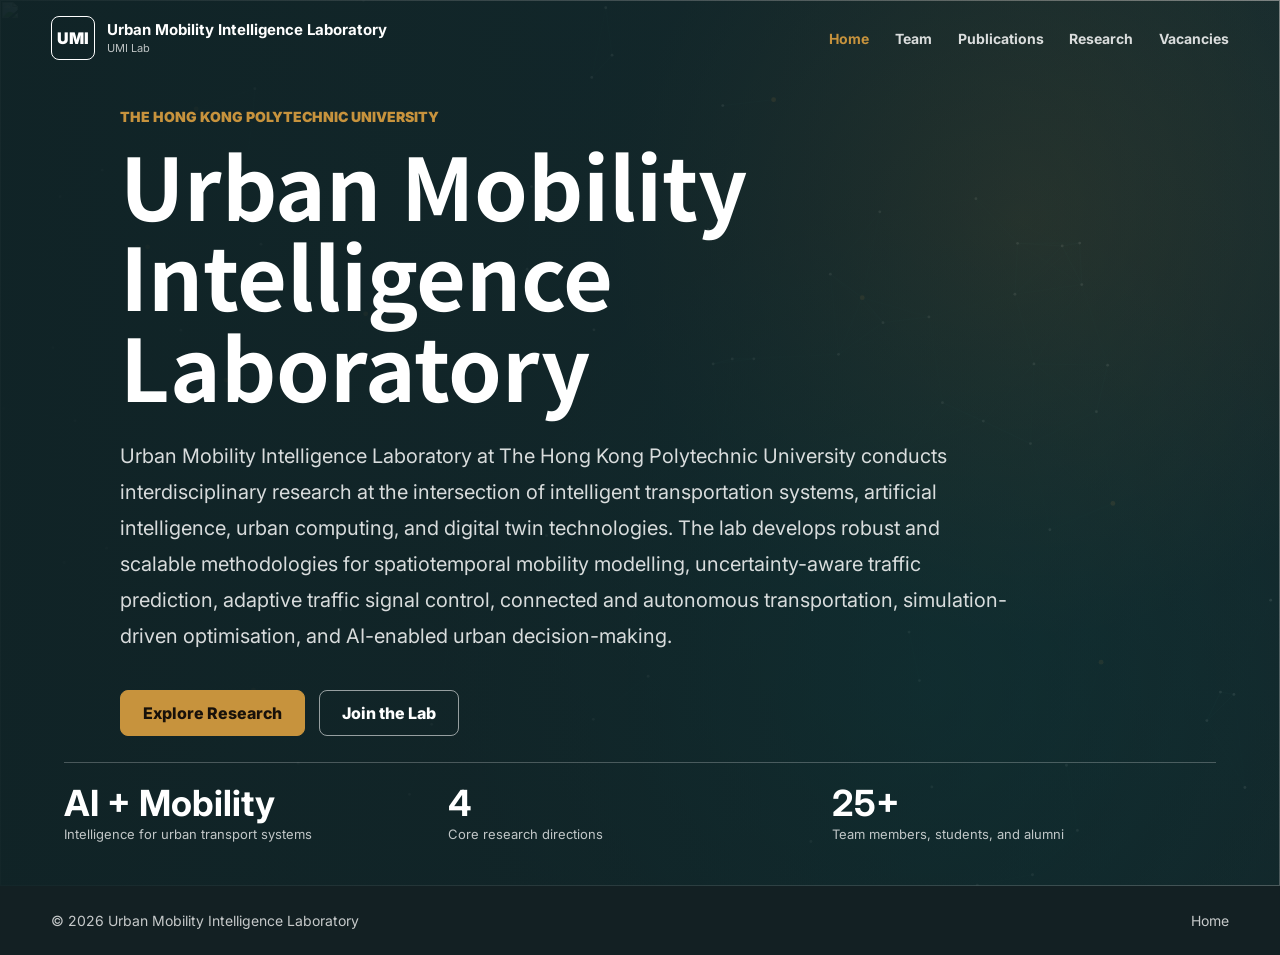
==== index.html @ ecbf6c93 "Add files via upload" ====
<!doctype html>
<html lang="en">
  <head>
    <meta charset="utf-8" />
    <meta name="viewport" content="width=device-width, initial-scale=1" />
    <meta name="description" content="Urban Mobility Intelligence Laboratory at The Hong Kong Polytechnic University." />
    <title>Urban Mobility Intelligence Laboratory</title>
    <link rel="preconnect" href="https://fonts.googleapis.com" />
    <link rel="preconnect" href="https://fonts.gstatic.com" crossorigin />
    <link href="https://fonts.googleapis.com/css2?family=Inter:wght@400;500;700;800;900&family=Noto+Sans+SC:wght@400;500;700;900&display=swap" rel="stylesheet" />
    <link rel="stylesheet" href="styles.css" />
  </head>
  <body>
    <header class="site-header" data-header>
      <a class="brand" href="index.html" aria-label="Urban Mobility Intelligence Laboratory home">
        <span class="brand-mark">UMI</span>
        <span><strong>Urban Mobility Intelligence Laboratory</strong><small>UMI Lab</small></span>
      </a>
      <nav class="nav" aria-label="Main navigation">
        <a class="active" href="index.html">Home</a>
        <a href="team.html">Team</a>
        <a href="publications.html">Publications</a>
        <a href="research.html">Research</a>
        <a href="vacancies.html">Vacancies</a>
      </nav>
      <button class="menu-toggle" type="button" aria-label="Open navigation" data-menu-toggle><span></span><span></span></button>
    </header>

    <main>
      <section class="hero" aria-labelledby="hero-title">
        <img
          class="hero-bg"
          src="https://www.edwardchung.com/wp-content/uploads/2024/09/ITS.jpg"
          alt=""
          aria-hidden="true"
        />
        <canvas class="hero-canvas" data-network aria-hidden="true"></canvas>
        <div class="hero-overlay"></div>
        <div class="hero-content">
          <p class="eyebrow">The Hong Kong Polytechnic University</p>
          <h1 id="hero-title">Urban Mobility Intelligence Laboratory</h1>
          <p class="hero-copy">
            Urban Mobility Intelligence Laboratory at The Hong Kong Polytechnic University
            conducts interdisciplinary research at the intersection of intelligent transportation
            systems, artificial intelligence, urban computing, and digital twin technologies. The lab
            develops robust and scalable methodologies for spatiotemporal mobility modelling,
            uncertainty-aware traffic prediction, adaptive traffic signal control, connected and
            autonomous transportation, simulation-driven optimisation, and AI-enabled urban
            decision-making.
          </p>
          <div class="hero-actions">
            <a class="button primary" href="research.html">Explore Research</a>
            <a class="button secondary" href="vacancies.html">Join the Lab</a>
          </div>
        </div>
        <div class="hero-metrics" aria-label="Laboratory overview">
          <div><strong>AI + Mobility</strong><span>Intelligence for urban transport systems</span></div>
          <div><strong>4</strong><span>Core research directions</span></div>
          <div><strong>25+</strong><span>Team members, students, and alumni</span></div>
        </div>
      </section>

    </main>

    <footer class="site-footer">
      <p>© 2026 Urban Mobility Intelligence Laboratory</p>
      <a href="index.html">Home</a>
    </footer>

    <script src="script.js"></script>
  </body>
</html>
---- styles.css ----
:root {
  --ink: #132023;
  --muted: #5d6b6d;
  --line: #d9e2df;
  --paper: #f7faf8;
  --white: #ffffff;
  --teal: #007c78;
  --teal-dark: #005d59;
  --gold: #c7933d;
  --coral: #d6674f;
  --mist: #e9f1ee;
  --shadow: 0 18px 48px rgba(19, 32, 35, 0.12);
}

* {
  box-sizing: border-box;
}

html {
  scroll-behavior: smooth;
}

body {
  margin: 0;
  background: var(--paper);
  color: var(--ink);
  font-family: "Inter", "Noto Sans SC", system-ui, -apple-system, sans-serif;
}

a {
  color: inherit;
  text-decoration: none;
}

.site-header {
  position: fixed;
  inset: 0 0 auto;
  z-index: 50;
  display: flex;
  align-items: center;
  justify-content: space-between;
  min-height: 76px;
  padding: 14px clamp(18px, 4vw, 56px);
  color: var(--white);
  transition: background 180ms ease, color 180ms ease, box-shadow 180ms ease;
}

.site-header.is-scrolled,
.site-header.is-open,
.site-header.inner {
  background: rgba(255, 255, 255, 0.94);
  color: var(--ink);
  box-shadow: 0 8px 26px rgba(19, 32, 35, 0.08);
  backdrop-filter: blur(18px);
}

.brand {
  display: inline-flex;
  align-items: center;
  gap: 12px;
  min-width: 0;
}

.brand-mark {
  display: grid;
  width: 44px;
  height: 44px;
  place-items: center;
  border: 1px solid currentColor;
  border-radius: 8px;
  font-weight: 900;
}

.brand strong,
.brand small {
  display: block;
  line-height: 1.25;
}

.brand strong {
  font-size: 15px;
}

.brand small {
  margin-top: 2px;
  color: currentColor;
  font-size: 11px;
  opacity: 0.72;
}

.nav {
  display: flex;
  align-items: center;
  gap: clamp(18px, 2vw, 30px);
  font-size: 14px;
  font-weight: 700;
}

.nav a {
  opacity: 0.84;
}

.nav a:hover {
  opacity: 1;
}

.nav a.active {
  color: var(--gold);
  opacity: 1;
}

.menu-toggle {
  display: none;
  width: 42px;
  height: 42px;
  border: 1px solid currentColor;
  border-radius: 8px;
  background: transparent;
  color: inherit;
}

.menu-toggle span {
  display: block;
  width: 18px;
  height: 2px;
  margin: 5px auto;
  background: currentColor;
}

.hero {
  position: relative;
  display: grid;
  min-height: 88vh;
  overflow: hidden;
  color: var(--white);
  background: #102326;
}

.hero-bg,
.hero-canvas,
.hero-overlay {
  position: absolute;
  inset: 0;
}

.hero-bg {
  width: 100%;
  height: 100%;
  object-fit: cover;
}

.hero-canvas {
  width: 100%;
  height: 100%;
  opacity: 0.38;
  mix-blend-mode: screen;
}

.hero-overlay {
  background:
    linear-gradient(90deg, rgba(16, 35, 38, 0.96), rgba(16, 35, 38, 0.7) 48%, rgba(16, 35, 38, 0.34)),
    linear-gradient(0deg, rgba(16, 35, 38, 0.48), rgba(16, 35, 38, 0.08)),
    radial-gradient(circle at 80% 25%, rgba(199, 147, 61, 0.24), transparent 34%),
    radial-gradient(circle at 72% 78%, rgba(0, 124, 120, 0.28), transparent 42%);
}

.hero-content {
  position: relative;
  z-index: 1;
  align-self: center;
  width: min(1040px, calc(100% - 36px));
  margin: 0 auto;
  padding: 108px 0 150px;
}

.eyebrow,
.section-kicker {
  margin: 0 0 14px;
  color: var(--gold);
  font-size: 14px;
  font-weight: 900;
  letter-spacing: 0;
  text-transform: uppercase;
}

.hero h1 {
  max-width: 760px;
  margin: 0;
  font-family: "Noto Sans SC", "Inter", sans-serif;
  font-size: clamp(42px, 7vw, 86px);
  line-height: 1.05;
  letter-spacing: 0;
}

.hero-copy {
  max-width: 900px;
  margin: 28px 0 0;
  color: rgba(255, 255, 255, 0.84);
  font-size: clamp(16px, 1.7vw, 20px);
  line-height: 1.8;
}

.hero-actions {
  display: flex;
  flex-wrap: wrap;
  gap: 14px;
  margin-top: 36px;
}

.button {
  display: inline-flex;
  align-items: center;
  justify-content: center;
  min-height: 46px;
  padding: 0 22px;
  border: 1px solid rgba(255, 255, 255, 0.56);
  border-radius: 8px;
  font-weight: 800;
}

.button.primary {
  border-color: var(--gold);
  background: var(--gold);
  color: #17110a;
}

.button.secondary {
  color: var(--white);
}

.button.secondary.dark {
  border-color: var(--teal-dark);
  color: var(--teal-dark);
}

.hero-metrics {
  position: absolute;
  right: clamp(18px, 5vw, 70px);
  bottom: 34px;
  left: clamp(18px, 5vw, 70px);
  z-index: 2;
  display: grid;
  grid-template-columns: repeat(3, 1fr);
  border-top: 1px solid rgba(255, 255, 255, 0.24);
}

.hero-metrics div {
  padding: 20px 24px 8px 0;
}

.hero-metrics strong {
  display: block;
  font-size: clamp(24px, 3vw, 36px);
  line-height: 1.12;
}

.hero-metrics span {
  color: rgba(255, 255, 255, 0.74);
  font-size: 13px;
  line-height: 1.45;
}

.section {
  width: min(1180px, calc(100% - 36px));
  margin: 0 auto;
  padding: 88px 0;
}

.page-main {
  padding-top: 76px;
}

.page-hero {
  width: min(1180px, calc(100% - 36px));
  margin: 0 auto;
  padding: 82px 0 28px;
}

.page-hero h1 {
  max-width: 880px;
  margin: 0;
  font-size: clamp(40px, 6vw, 72px);
  line-height: 1.06;
}

.page-hero p:not(.eyebrow) {
  max-width: 900px;
  margin: 22px 0 0;
  color: var(--muted);
  font-size: 18px;
  line-height: 1.75;
}

.page-actions {
  margin-top: 28px;
}

.section-heading {
  display: grid;
  grid-template-columns: minmax(220px, 0.6fr) minmax(0, 1fr);
  gap: 42px;
  align-items: end;
  margin-bottom: 34px;
}

.section-heading h2,
.contact h2 {
  margin: 0;
  font-size: clamp(28px, 3.4vw, 42px);
  line-height: 1.16;
}

.section-heading p,
.intro p,
.contact p {
  margin: 0;
  color: var(--muted);
  font-size: 17px;
  line-height: 1.85;
}

.section-lede {
  max-width: 760px;
  margin: -12px 0 28px;
  color: var(--muted);
  font-size: 17px;
  line-height: 1.85;
}

.intro {
  display: grid;
  grid-template-columns: 180px 1fr;
  gap: 36px;
  padding-bottom: 50px;
}

.intro .section-heading {
  display: block;
  margin: 0;
}

.profile-section {
  padding-top: 12px;
}

.page-main .profile-section {
  padding-bottom: 40px;
}

.team-list {
  padding-top: 0;
}

.professor-card {
  display: grid;
  grid-template-columns: 280px minmax(0, 1fr);
  gap: 34px;
  align-items: center;
  padding: 30px;
  border: 1px solid var(--line);
  border-radius: 8px;
  background: var(--white);
  box-shadow: var(--shadow);
}

.professor-card h2 {
  margin: 0;
  font-size: clamp(30px, 4vw, 48px);
  line-height: 1.1;
}

.professor-card h3 {
  margin: 26px 0 0;
  font-size: 22px;
}

.professor-card p {
  color: var(--muted);
  line-height: 1.8;
}

.degree {
  margin: 10px 0 0;
  color: var(--teal-dark) !important;
  font-weight: 900;
}

.photo-slot {
  position: relative;
  overflow: hidden;
  border-radius: 8px;
  background:
    linear-gradient(135deg, rgba(0, 124, 120, 0.16), rgba(199, 147, 61, 0.16)),
    var(--mist);
}

.photo-slot::before {
  content: attr(data-initials);
  position: absolute;
  inset: 0;
  display: grid;
  place-items: center;
  color: var(--teal-dark);
  font-size: 28px;
  font-weight: 900;
}

.photo-slot img {
  position: relative;
  z-index: 1;
  display: block;
  width: 100%;
  height: 100%;
  object-fit: cover;
}

.professor-photo {
  aspect-ratio: 1;
}

.link-row {
  display: flex;
  flex-wrap: wrap;
  gap: 10px;
  margin-top: 22px;
}

.link-row a {
  display: inline-flex;
  align-items: center;
  min-height: 38px;
  padding: 0 14px;
  border: 1px solid var(--line);
  border-radius: 8px;
  color: var(--teal-dark);
  font-size: 14px;
  font-weight: 900;
}

.research-grid {
  display: grid;
  grid-template-columns: repeat(2, minmax(0, 1fr));
  gap: 16px;
}

.research-grid article,
.publication-list article,
.timeline article,
.profile {
  background: var(--white);
  border: 1px solid var(--line);
  border-radius: 8px;
  box-shadow: 0 6px 22px rgba(19, 32, 35, 0.04);
}

.research-grid article {
  position: relative;
  min-height: 230px;
  overflow: hidden;
  padding: 0;
}

.research-grid article::after {
  content: "";
  position: absolute;
  inset: 0 0 auto;
  height: min(42%, 260px);
  pointer-events: none;
  background:
    linear-gradient(135deg, rgba(0, 124, 120, 0.32), rgba(19, 32, 35, 0.05) 48%, rgba(199, 147, 61, 0.22)),
    linear-gradient(0deg, rgba(19, 32, 35, 0.22), transparent);
  mix-blend-mode: multiply;
}

.research-copy {
  padding: 22px;
}

.research-image {
  display: block;
  width: 100%;
  aspect-ratio: 16 / 8.4;
  object-fit: cover;
  background: var(--mist);
  border-bottom: 1px solid var(--line);
  filter: saturate(1.08) contrast(1.04);
}

.card-index {
  color: var(--coral);
  font-size: 13px;
  font-weight: 900;
}

.research-grid h3,
.profile h3,
.publication-list h3 {
  margin: 14px 0 10px;
  font-size: 20px;
}

.research-grid p,
.profile p,
.publication-list p,
.timeline p {
  margin: 0;
  color: var(--muted);
  line-height: 1.75;
}

.tag-list {
  display: flex;
  flex-wrap: wrap;
  gap: 12px;
}

.tag-list span {
  display: inline-flex;
  align-items: center;
  min-height: 42px;
  padding: 0 16px;
  border: 1px solid var(--line);
  border-radius: 8px;
  background: var(--white);
  color: var(--ink);
  font-weight: 700;
}

.team-group {
  margin-top: 28px;
}

.team-group:first-of-type {
  margin-top: 0;
}

.team-group > h3 {
  margin: 0 0 14px;
  font-size: 24px;
}

.people-grid {
  display: grid;
  grid-template-columns: repeat(4, minmax(0, 1fr));
  gap: 14px;
}

.people-grid.two {
  grid-template-columns: repeat(2, minmax(0, 1fr));
}

.person-card {
  min-width: 0;
  padding: 14px;
  border: 1px solid var(--line);
  border-radius: 8px;
  background: var(--white);
  box-shadow: 0 6px 22px rgba(19, 32, 35, 0.04);
}

.person-photo {
  aspect-ratio: 1;
  margin-bottom: 13px;
}

.person-card h4 {
  margin: 0;
  font-size: 16px;
  line-height: 1.35;
}

.person-card p,
.person-card a {
  display: block;
  margin: 6px 0 0;
  color: var(--muted);
  font-size: 14px;
  line-height: 1.45;
}

.person-card a {
  color: var(--teal-dark);
  font-weight: 900;
}

.team-columns {
  display: grid;
  grid-template-columns: 1fr 1fr;
  gap: 18px;
  align-items: stretch;
}

.team-columns .team-group {
  margin-top: 0;
}

.compact {
  height: 100%;
  padding: 22px;
  border: 1px solid var(--line);
  border-radius: 8px;
  background: rgba(255, 255, 255, 0.58);
}

.team-columns .compact {
  display: flex;
  flex-direction: column;
}

.team-columns .people-grid,
.team-columns .student-split {
  flex: 1;
}

.student-split {
  display: grid;
  gap: 22px;
}

.student-split > div + div {
  padding-top: 20px;
  border-top: 1px solid var(--line);
}

.student-split h3 {
  margin: 0 0 12px;
  font-size: 22px;
}

.mini-list,
.alumni-list {
  display: grid;
  gap: 10px;
}

.mini-list p,
.alumni-list p {
  display: flex;
  flex-wrap: wrap;
  gap: 8px 12px;
  justify-content: space-between;
  margin: 0;
  padding: 14px 0;
  border-top: 1px solid var(--line);
  color: var(--muted);
}

.mini-list p:first-child,
.alumni-list p:first-child {
  border-top: 0;
}

.mini-list strong,
.alumni-list strong {
  color: var(--ink);
}

.activity-grid {
  display: grid;
  grid-template-columns: repeat(3, minmax(0, 1fr));
  gap: 14px;
}

.activity-grid article {
  overflow: hidden;
  border: 1px solid var(--line);
  border-radius: 8px;
  background: var(--white);
  box-shadow: 0 6px 22px rgba(19, 32, 35, 0.04);
}

.activity-grid img,
.activity-placeholder {
  display: block;
  width: 100%;
  aspect-ratio: 4 / 3;
  object-fit: cover;
}

.activity-placeholder {
  display: grid;
  place-items: center;
  background:
    linear-gradient(135deg, rgba(0, 124, 120, 0.12), rgba(214, 103, 79, 0.12)),
    var(--mist);
  color: var(--muted);
  font-weight: 900;
}

.activity-grid h3 {
  margin: 16px 16px 6px;
  font-size: 18px;
}

.activity-grid p {
  margin: 0 16px 18px;
  color: var(--muted);
}

.project-list {
  display: grid;
  gap: 12px;
}

.project-list article {
  display: grid;
  grid-template-columns: 120px minmax(0, 1fr);
  gap: 18px 26px;
  padding: 24px;
  border: 1px solid var(--line);
  border-radius: 8px;
  background: var(--white);
  box-shadow: 0 6px 22px rgba(19, 32, 35, 0.04);
}

.project-list span {
  color: var(--coral);
  font-size: 13px;
  font-weight: 900;
  text-transform: uppercase;
}

.project-list h3 {
  margin: 0;
  font-size: 20px;
}

.project-list p {
  grid-column: 2;
  margin: -8px 0 0;
  color: var(--muted);
  line-height: 1.75;
}

.scholarship-list {
  display: grid;
  grid-template-columns: repeat(2, minmax(0, 1fr));
  gap: 14px;
}

.scholarship-list article {
  display: grid;
  gap: 12px;
  padding: 24px;
  border: 1px solid var(--line);
  border-radius: 8px;
  background: var(--white);
  box-shadow: 0 6px 22px rgba(19, 32, 35, 0.04);
}

.scholarship-list h3 {
  margin: 0;
  font-size: 20px;
}

.scholarship-list p {
  margin: 0;
  color: var(--muted);
  line-height: 1.7;
}

.scholarship-list a {
  align-self: end;
  color: var(--teal-dark);
  font-weight: 900;
}

.info-panel {
  display: grid;
  grid-template-columns: minmax(0, 1.3fr) minmax(260px, 0.7fr);
  gap: 28px;
  align-items: center;
  padding: 26px;
  border: 1px solid var(--line);
  border-left: 4px solid var(--teal);
  border-radius: 8px;
  background: var(--white);
  box-shadow: 0 6px 22px rgba(19, 32, 35, 0.04);
}

.info-panel p {
  max-width: 900px;
  margin: 0;
  color: var(--muted);
  font-size: 17px;
  line-height: 1.8;
}

.info-aside {
  display: grid;
  gap: 16px;
  padding: 18px;
  border-radius: 8px;
  background: var(--mist);
}

.info-aside span {
  color: var(--ink);
  font-weight: 800;
  line-height: 1.5;
}

.info-panel a {
  color: var(--teal-dark);
  font-weight: 900;
}

.callout-card {
  background: var(--teal-dark) !important;
  color: var(--white);
}

.callout-card p {
  color: rgba(255, 255, 255, 0.78);
}

.callout-card a {
  display: inline-flex;
  margin-top: 24px;
  color: var(--gold);
  font-weight: 900;
}

.people-layout {
  display: grid;
  grid-template-columns: minmax(280px, 0.9fr) minmax(0, 1.4fr);
  gap: 18px;
}

.profile {
  display: flex;
  gap: 18px;
  align-items: flex-start;
  padding: 22px;
}

.profile.lead {
  min-height: 100%;
  align-items: center;
  background: var(--ink);
  color: var(--white);
}

.profile.lead p {
  color: rgba(255, 255, 255, 0.78);
}

.profile.lead a {
  display: inline-block;
  margin-top: 16px;
  color: var(--gold);
  font-weight: 800;
}

.avatar {
  flex: 0 0 auto;
  display: grid;
  width: 58px;
  height: 58px;
  place-items: center;
  border-radius: 8px;
  background: var(--mist);
  color: var(--teal-dark);
  font-weight: 900;
}

.lead .avatar {
  width: 84px;
  height: 84px;
  background: var(--gold);
  color: #17110a;
}

.member-list {
  display: grid;
  gap: 14px;
}

.publication-list {
  display: grid;
  gap: 12px;
}

.publication-list article {
  display: grid;
  grid-template-columns: 86px 1fr;
  gap: 20px;
  padding: 22px;
}

.publication-list span {
  color: var(--teal);
  font-weight: 900;
}

.publication-list h3 {
  margin: 0 0 6px;
}

.timeline {
  display: grid;
  grid-template-columns: repeat(3, minmax(0, 1fr));
  gap: 14px;
}

.timeline article {
  padding: 22px;
}

.timeline time {
  display: block;
  margin-bottom: 12px;
  color: var(--coral);
  font-weight: 900;
}

.contact {
  width: 100%;
  max-width: none;
  padding: 84px clamp(18px, 5vw, 70px);
  background: var(--mist);
}

.vacancies-page {
  margin-top: 24px;
}

.vacancies-page,
.scholarships,
.visiting {
  padding-top: 54px;
  padding-bottom: 42px;
}

.visiting {
  padding-top: 24px;
}

.compact-heading {
  display: block;
  margin-bottom: 22px;
}

.compact-heading h2 {
  margin-top: 0;
}

.vacancies-page .section-lede,
.scholarships .section-lede {
  max-width: none;
}

.vacancies-page .section-kicker,
.scholarships .section-kicker,
.visiting .section-kicker {
  margin-bottom: 10px;
  font-size: 18px;
  text-transform: none;
}

.vacancies-page h2,
.scholarships h2,
.visiting h2 {
  font-size: clamp(26px, 3vw, 36px);
}

.apply-strip {
  border: 1px solid var(--line);
  border-radius: 8px;
  background: var(--white);
  box-shadow: 0 6px 22px rgba(19, 32, 35, 0.04);
}

.apply-strip {
  display: grid;
  grid-template-columns: auto minmax(0, 1fr) auto;
  gap: 16px;
  align-items: center;
  margin-top: 10px;
  max-width: 1180px;
  padding: 18px 22px;
  border-left: 4px solid var(--teal);
}

.apply-strip strong {
  color: var(--ink);
}

.apply-strip span {
  color: var(--muted);
}

.apply-strip a {
  color: var(--teal-dark);
  font-weight: 900;
}

.contact-panel {
  display: grid;
  grid-template-columns: 1.2fr 0.8fr;
  gap: 44px;
  width: min(1180px, 100%);
  margin: 0 auto;
}

address {
  display: grid;
  gap: 10px;
  padding: 26px;
  border-left: 4px solid var(--gold);
  background: var(--white);
  border-radius: 8px;
  box-shadow: var(--shadow);
  color: var(--muted);
  font-style: normal;
}

address strong {
  color: var(--ink);
}

address a {
  color: var(--teal-dark);
  font-weight: 900;
}

.site-footer {
  display: flex;
  justify-content: space-between;
  gap: 20px;
  padding: 26px clamp(18px, 4vw, 56px);
  background: var(--ink);
  color: rgba(255, 255, 255, 0.76);
  font-size: 14px;
}

.site-footer p {
  margin: 0;
}

@media (max-width: 900px) {
  .menu-toggle {
    display: block;
  }

  .nav {
    position: fixed;
    top: 76px;
    right: 18px;
    left: 18px;
    display: none;
    grid-template-columns: 1fr;
    gap: 0;
    overflow: hidden;
    border: 1px solid var(--line);
    border-radius: 8px;
    background: var(--white);
    color: var(--ink);
    box-shadow: var(--shadow);
  }

  .site-header.is-open .nav {
    display: grid;
  }

  .nav a {
    padding: 16px 18px;
    border-bottom: 1px solid var(--line);
  }

  .hero {
    min-height: 94vh;
  }

  .hero-content {
    padding: 108px 0 210px;
  }

  .hero-metrics,
  .section-heading,
  .intro,
  .professor-card,
  .people-layout,
  .team-columns,
  .contact-panel {
    grid-template-columns: 1fr;
  }

  .hero-metrics {
    gap: 0;
  }

  .hero-metrics div {
    padding: 14px 12px 8px 0;
  }

  .research-grid,
  .people-grid,
  .activity-grid,
  .timeline {
    grid-template-columns: 1fr 1fr;
  }

  .professor-photo {
    max-width: 320px;
  }
}

@media (max-width: 620px) {
  .brand small {
    display: none;
  }

  .brand strong {
    max-width: 190px;
    overflow: hidden;
    text-overflow: ellipsis;
    white-space: nowrap;
  }

  .hero-actions {
    display: grid;
  }

  .hero-metrics {
    grid-template-columns: 1fr;
  }

  .hero-metrics div {
    padding: 10px 0;
  }

  .section {
    padding: 64px 0;
  }

  .research-grid,
  .people-grid,
  .people-grid.two,
  .activity-grid,
  .scholarship-list,
  .project-list article,
  .timeline,
  .publication-list article {
    grid-template-columns: 1fr;
  }

  .project-list p {
    grid-column: auto;
    margin-top: 0;
  }

  .info-panel {
    grid-template-columns: 1fr;
  }

  .apply-strip {
    grid-template-columns: 1fr;
  }

  .profile {
    display: grid;
  }

  .site-footer {
    display: grid;
  }
}
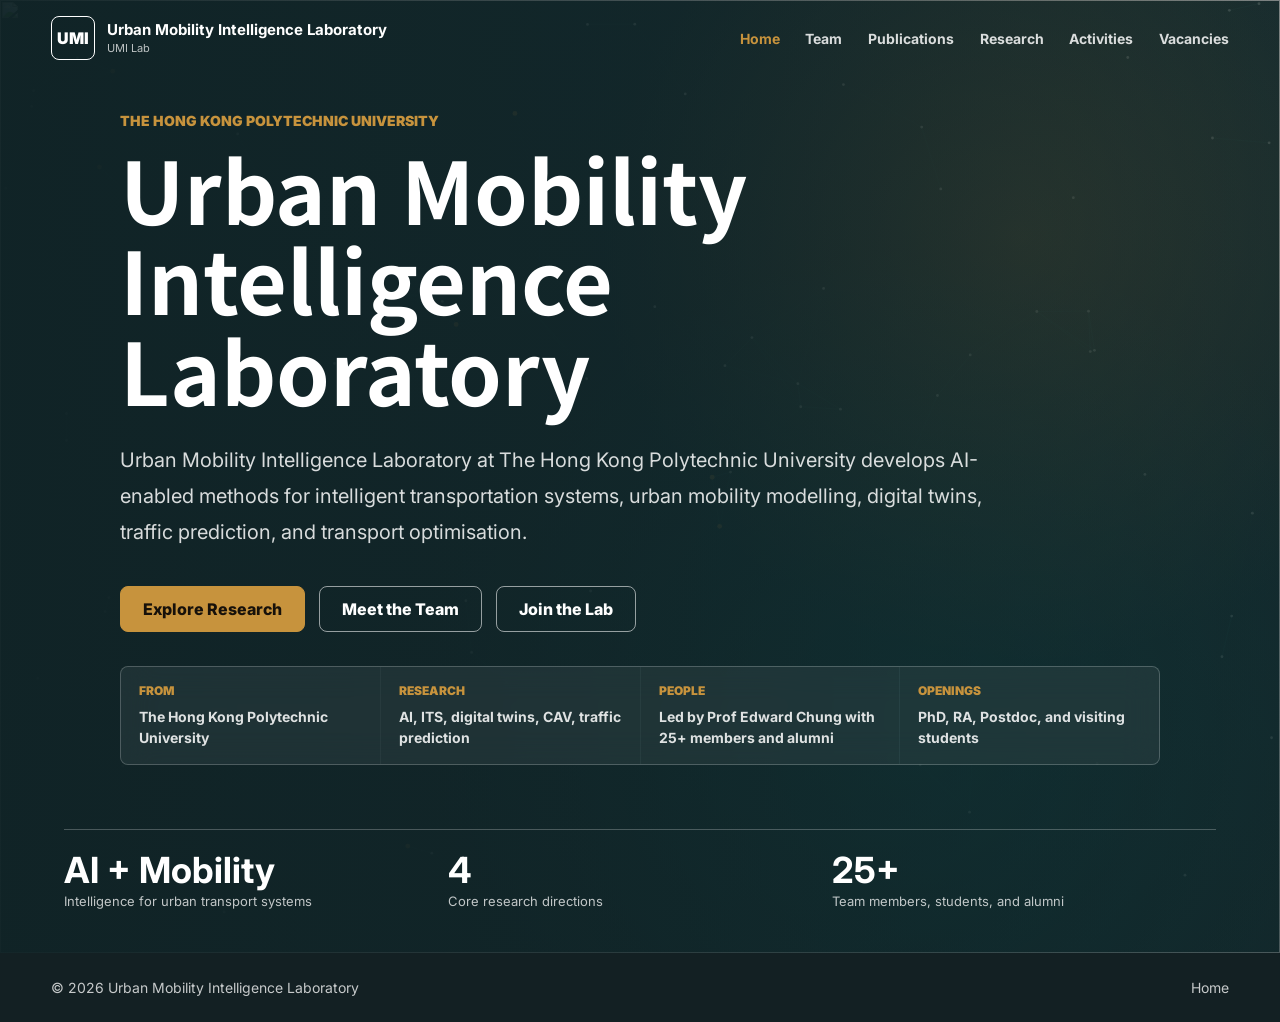
==== commit 024e7fc2: "Add files via upload" ====
--- a/index.html
+++ b/index.html
@@ -21,6 +21,7 @@
         <a href="team.html">Team</a>
         <a href="publications.html">Publications</a>
         <a href="research.html">Research</a>
+        <a href="activities.html">Activities</a>
         <a href="vacancies.html">Vacancies</a>
       </nav>
       <button class="menu-toggle" type="button" aria-label="Open navigation" data-menu-toggle><span></span><span></span></button>
@@ -28,29 +29,64 @@
 
     <main>
       <section class="hero" aria-labelledby="hero-title">
-        <img
-          class="hero-bg"
-          src="https://www.edwardchung.com/wp-content/uploads/2024/09/ITS.jpg"
-          alt=""
-          aria-hidden="true"
-        />
+        <div class="hero-bg-track" aria-hidden="true">
+          <img
+            class="hero-bg is-active"
+            src="https://www.edwardchung.com/wp-content/uploads/2024/09/ITS.jpg"
+            alt=""
+            data-hero-slide
+          />
+          <img
+            class="hero-bg"
+            src="https://www.edwardchung.com/wp-content/uploads/2025/12/758ec6de69d8e4e0f1a7e382547eed54-1024x683.jpg"
+            alt=""
+            data-hero-slide
+          />
+          <img
+            class="hero-bg"
+            src="https://www.edwardchung.com/wp-content/uploads/2025/12/2e73838b8fa209603c1ca2d84fa362a9-768x1024.jpg"
+            alt=""
+            data-hero-slide
+          />
+          <img
+            class="hero-bg"
+            src="https://www.edwardchung.com/wp-content/uploads/2024/12/Yuen-Tsuen-Ancient-Trail-1024x1024.jpg"
+            alt=""
+            data-hero-slide
+          />
+        </div>
         <canvas class="hero-canvas" data-network aria-hidden="true"></canvas>
         <div class="hero-overlay"></div>
         <div class="hero-content">
           <p class="eyebrow">The Hong Kong Polytechnic University</p>
           <h1 id="hero-title">Urban Mobility Intelligence Laboratory</h1>
           <p class="hero-copy">
-            Urban Mobility Intelligence Laboratory at The Hong Kong Polytechnic University
-            conducts interdisciplinary research at the intersection of intelligent transportation
-            systems, artificial intelligence, urban computing, and digital twin technologies. The lab
-            develops robust and scalable methodologies for spatiotemporal mobility modelling,
-            uncertainty-aware traffic prediction, adaptive traffic signal control, connected and
-            autonomous transportation, simulation-driven optimisation, and AI-enabled urban
-            decision-making.
+            Urban Mobility Intelligence Laboratory at The Hong Kong Polytechnic University develops
+            AI-enabled methods for intelligent transportation systems, urban mobility modelling,
+            digital twins, traffic prediction, and transport optimisation.
           </p>
           <div class="hero-actions">
             <a class="button primary" href="research.html">Explore Research</a>
+            <a class="button secondary" href="team.html">Meet the Team</a>
             <a class="button secondary" href="vacancies.html">Join the Lab</a>
+          </div>
+          <div class="hero-summary" aria-label="Homepage overview">
+            <article>
+              <span>From</span>
+              <strong>The Hong Kong Polytechnic University</strong>
+            </article>
+            <article>
+              <span>Research</span>
+              <strong>AI, ITS, digital twins, CAV, traffic prediction</strong>
+            </article>
+            <article>
+              <span>People</span>
+              <strong>Led by Prof Edward Chung with 25+ members and alumni</strong>
+            </article>
+            <article>
+              <span>Openings</span>
+              <strong>PhD, RA, Postdoc, and visiting students</strong>
+            </article>
           </div>
         </div>
         <div class="hero-metrics" aria-label="Laboratory overview">
--- a/styles.css
+++ b/styles.css
@@ -130,12 +130,13 @@
 .hero {
   position: relative;
   display: grid;
-  min-height: 88vh;
+  min-height: 100vh;
   overflow: hidden;
   color: var(--white);
   background: #102326;
 }
 
+.hero-bg-track,
 .hero-bg,
 .hero-canvas,
 .hero-overlay {
@@ -144,9 +145,17 @@
 }
 
 .hero-bg {
+  opacity: 0;
   width: 100%;
   height: 100%;
   object-fit: cover;
+  transform: scale(1.03);
+  transition: opacity 1.2s ease, transform 7s ease;
+}
+
+.hero-bg.is-active {
+  opacity: 1;
+  transform: scale(1);
 }
 
 .hero-canvas {
@@ -170,7 +179,7 @@
   align-self: center;
   width: min(1040px, calc(100% - 36px));
   margin: 0 auto;
-  padding: 108px 0 150px;
+  padding: 112px 0 188px;
 }
 
 .eyebrow,
@@ -205,6 +214,41 @@
   flex-wrap: wrap;
   gap: 14px;
   margin-top: 36px;
+}
+
+.hero-summary {
+  display: grid;
+  grid-template-columns: repeat(4, minmax(0, 1fr));
+  gap: 1px;
+  max-width: 1040px;
+  margin-top: 34px;
+  overflow: hidden;
+  border: 1px solid rgba(255, 255, 255, 0.18);
+  border-radius: 8px;
+  background: rgba(236, 251, 247, 0.1);
+  backdrop-filter: blur(16px);
+}
+
+.hero-summary article {
+  min-width: 0;
+  padding: 16px 18px;
+  background: rgba(16, 35, 38, 0.34);
+}
+
+.hero-summary span {
+  display: block;
+  margin-bottom: 8px;
+  color: var(--gold);
+  font-size: 12px;
+  font-weight: 900;
+  text-transform: uppercase;
+}
+
+.hero-summary strong {
+  display: block;
+  color: rgba(255, 255, 255, 0.86);
+  font-size: 14px;
+  line-height: 1.5;
 }
 
 .button {
@@ -325,6 +369,51 @@
   color: var(--muted);
   font-size: 17px;
   line-height: 1.85;
+}
+
+.section-actions {
+  margin-top: 26px;
+}
+
+.home-research-grid {
+  grid-template-columns: repeat(4, minmax(0, 1fr));
+}
+
+.home-research-grid .research-image {
+  aspect-ratio: 16 / 10;
+}
+
+.strength-grid {
+  display: grid;
+  grid-template-columns: repeat(4, minmax(0, 1fr));
+  gap: 14px;
+}
+
+.strength-grid article {
+  display: grid;
+  align-content: start;
+  gap: 12px;
+  min-height: 168px;
+  padding: 24px;
+  border: 1px solid var(--line);
+  border-radius: 8px;
+  background: var(--white);
+  box-shadow: 0 6px 22px rgba(19, 32, 35, 0.04);
+}
+
+.strength-grid strong {
+  color: var(--teal-dark);
+  font-size: clamp(28px, 3vw, 42px);
+  line-height: 1;
+}
+
+.strength-grid span {
+  color: var(--muted);
+  line-height: 1.65;
+}
+
+.home-join {
+  padding-top: 70px;
 }
 
 .intro {
@@ -1068,15 +1157,12 @@
     border-bottom: 1px solid var(--line);
   }
 
-  .hero {
-    min-height: 94vh;
-  }
-
   .hero-content {
-    padding: 108px 0 210px;
+    padding: 108px 0 230px;
   }
 
   .hero-metrics,
+  .hero-summary,
   .section-heading,
   .intro,
   .professor-card,
@@ -1095,8 +1181,10 @@
   }
 
   .research-grid,
+  .home-research-grid,
   .people-grid,
   .activity-grid,
+  .strength-grid,
   .timeline {
     grid-template-columns: 1fr 1fr;
   }
@@ -1122,6 +1210,10 @@
     display: grid;
   }
 
+  .hero-content {
+    padding-bottom: 260px;
+  }
+
   .hero-metrics {
     grid-template-columns: 1fr;
   }
@@ -1135,9 +1227,11 @@
   }
 
   .research-grid,
+  .home-research-grid,
   .people-grid,
   .people-grid.two,
   .activity-grid,
+  .strength-grid,
   .scholarship-list,
   .project-list article,
   .timeline,
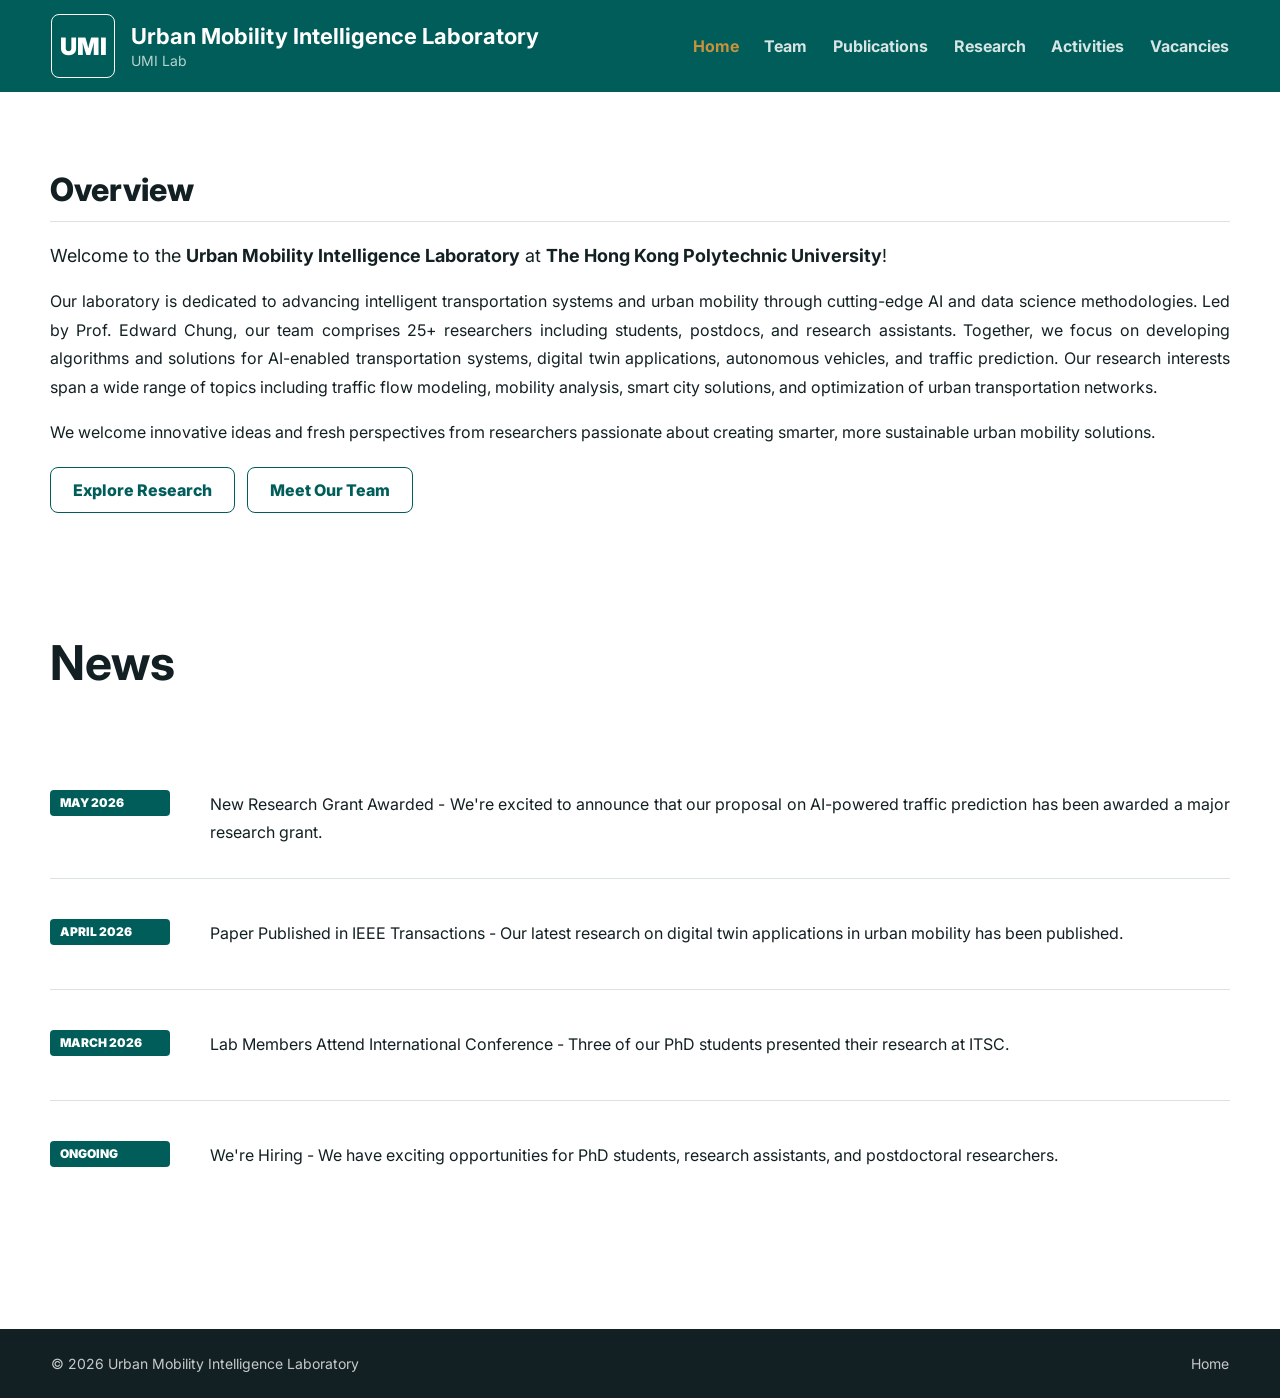
==== commit 1c02321f: "Add files via upload" ====
--- a/index.html
+++ b/index.html
@@ -28,71 +28,83 @@
     </header>
 
     <main>
-      <section class="hero" aria-labelledby="hero-title">
+      <section class="hero hero-compact" aria-labelledby="hero-title">
         <div class="hero-bg-track" aria-hidden="true">
           <img
             class="hero-bg is-active"
-            src="https://www.edwardchung.com/wp-content/uploads/2024/09/ITS.jpg"
-            alt=""
-            data-hero-slide
-          />
-          <img
-            class="hero-bg"
-            src="https://www.edwardchung.com/wp-content/uploads/2025/12/758ec6de69d8e4e0f1a7e382547eed54-1024x683.jpg"
-            alt=""
-            data-hero-slide
-          />
-          <img
-            class="hero-bg"
-            src="https://www.edwardchung.com/wp-content/uploads/2025/12/2e73838b8fa209603c1ca2d84fa362a9-768x1024.jpg"
-            alt=""
-            data-hero-slide
-          />
-          <img
-            class="hero-bg"
-            src="https://www.edwardchung.com/wp-content/uploads/2024/12/Yuen-Tsuen-Ancient-Trail-1024x1024.jpg"
-            alt=""
+            src="https://images.unsplash.com/photo-1570438371452-235a7a4a1b4b?auto=format&fit=crop&w=1600&q=80"
+            alt="Smart Transportation"
             data-hero-slide
           />
         </div>
         <canvas class="hero-canvas" data-network aria-hidden="true"></canvas>
         <div class="hero-overlay"></div>
-        <div class="hero-content">
-          <p class="eyebrow">The Hong Kong Polytechnic University</p>
-          <h1 id="hero-title">Urban Mobility Intelligence Laboratory</h1>
-          <p class="hero-copy">
-            Urban Mobility Intelligence Laboratory at The Hong Kong Polytechnic University develops
-            AI-enabled methods for intelligent transportation systems, urban mobility modelling,
-            digital twins, traffic prediction, and transport optimisation.
-          </p>
-          <div class="hero-actions">
-            <a class="button primary" href="research.html">Explore Research</a>
-            <a class="button secondary" href="team.html">Meet the Team</a>
-            <a class="button secondary" href="vacancies.html">Join the Lab</a>
+      </section>
+
+      <!-- About Lab Section -->
+      <section class="page-main about-simple">
+        <div class="section">
+          <div class="about-header">
+            <h2>Overview</h2>
           </div>
-          <div class="hero-summary" aria-label="Homepage overview">
-            <article>
-              <span>From</span>
-              <strong>The Hong Kong Polytechnic University</strong>
+          
+          <div class="about-wrapper">
+            <div class="about-description">
+              <p class="welcome-text">Welcome to the <strong>Urban Mobility Intelligence Laboratory</strong> at <strong>The Hong Kong Polytechnic University</strong>!</p>
+              
+              <p>Our laboratory is dedicated to advancing intelligent transportation systems and urban mobility through cutting-edge AI and data science methodologies. Led by Prof. Edward Chung, our team comprises 25+ researchers including students, postdocs, and research assistants. Together, we focus on developing algorithms and solutions for AI-enabled transportation systems, digital twin applications, autonomous vehicles, and traffic prediction. Our research interests span a wide range of topics including traffic flow modeling, mobility analysis, smart city solutions, and optimization of urban transportation networks.</p>
+              
+              <p>We welcome innovative ideas and fresh perspectives from researchers passionate about creating smarter, more sustainable urban mobility solutions.</p>
+            </div>
+
+            <div class="about-links">
+              <a href="research.html" class="button secondary dark">Explore Research</a>
+              <a href="team.html" class="button secondary dark">Meet Our Team</a>
+            </div>
+          </div>
+        </div>
+      </section>
+
+      <!-- Latest News Section -->
+      <section class="page-main news-section">
+        <div class="section">
+          <div class="intro intro-news">
+            <h2>News</h2>
+          </div>
+          
+          <div class="news-list">
+            <article class="news-item">
+              <div class="news-date">May 2026</div>
+              <div class="news-content">
+                <p>New Research Grant Awarded - We're excited to announce that our proposal on AI-powered traffic prediction has been awarded a major research grant.</p>
+              </div>
             </article>
-            <article>
-              <span>Research</span>
-              <strong>AI, ITS, digital twins, CAV, traffic prediction</strong>
+            
+            <article class="news-item">
+              <div class="news-date">April 2026</div>
+              <div class="news-content">
+                <p>Paper Published in IEEE Transactions - Our latest research on digital twin applications in urban mobility has been published.</p>
+              </div>
             </article>
-            <article>
-              <span>People</span>
-              <strong>Led by Prof Edward Chung with 25+ members and alumni</strong>
+            
+            <article class="news-item">
+              <div class="news-date">March 2026</div>
+              <div class="news-content">
+                <p>Lab Members Attend International Conference - Three of our PhD students presented their research at ITSC.</p>
+              </div>
             </article>
-            <article>
-              <span>Openings</span>
-              <strong>PhD, RA, Postdoc, and visiting students</strong>
+
+            <article class="news-item">
+              <div class="news-date">Ongoing</div>
+              <div class="news-content">
+                <p>We're Hiring - We have exciting opportunities for PhD students, research assistants, and postdoctoral researchers.</p>
+              </div>
             </article>
           </div>
-        </div>
-        <div class="hero-metrics" aria-label="Laboratory overview">
-          <div><strong>AI + Mobility</strong><span>Intelligence for urban transport systems</span></div>
-          <div><strong>4</strong><span>Core research directions</span></div>
-          <div><strong>25+</strong><span>Team members, students, and alumni</span></div>
+
+          <div class="news-footer">
+            <a href="activities.html" class="button secondary">See More News</a>
+          </div>
         </div>
       </section>
 
--- a/styles.css
+++ b/styles.css
@@ -1,8 +1,8 @@
 :root {
   --ink: #132023;
-  --muted: #5d6b6d;
+  --muted: #132023;
   --line: #d9e2df;
-  --paper: #f7faf8;
+  --paper: #ffffff;
   --white: #ffffff;
   --teal: #007c78;
   --teal-dark: #005d59;
@@ -42,6 +42,7 @@
   min-height: 76px;
   padding: 14px clamp(18px, 4vw, 56px);
   color: var(--white);
+  background: #005d59;
   transition: background 180ms ease, color 180ms ease, box-shadow 180ms ease;
 }
 
@@ -57,18 +58,19 @@
 .brand {
   display: inline-flex;
   align-items: center;
-  gap: 12px;
+  gap: 16px;
   min-width: 0;
 }
 
 .brand-mark {
   display: grid;
-  width: 44px;
-  height: 44px;
+  width: 64px;
+  height: 64px;
   place-items: center;
   border: 1px solid currentColor;
   border-radius: 8px;
   font-weight: 900;
+  font-size: 24px;
 }
 
 .brand strong,
@@ -78,21 +80,22 @@
 }
 
 .brand strong {
-  font-size: 15px;
+  font-size: 22px;
+  font-weight: 700;
 }
 
 .brand small {
   margin-top: 2px;
   color: currentColor;
-  font-size: 11px;
+  font-size: 14px;
   opacity: 0.72;
 }
 
 .nav {
   display: flex;
   align-items: center;
-  gap: clamp(18px, 2vw, 30px);
-  font-size: 14px;
+  gap: clamp(20px, 2vw, 36px);
+  font-size: 16px;
   font-weight: 700;
 }
 
@@ -133,15 +136,19 @@
   min-height: 100vh;
   overflow: hidden;
   color: var(--white);
-  background: #102326;
+  background: #005d59;
 }
 
 .hero-bg-track,
 .hero-bg,
-.hero-canvas,
 .hero-overlay {
   position: absolute;
   inset: 0;
+  display: block;
+}
+
+.hero-canvas {
+  display: none;
 }
 
 .hero-bg {
@@ -161,16 +168,13 @@
 .hero-canvas {
   width: 100%;
   height: 100%;
-  opacity: 0.38;
+  opacity: 0;
   mix-blend-mode: screen;
+  display: none;
 }
 
 .hero-overlay {
-  background:
-    linear-gradient(90deg, rgba(16, 35, 38, 0.96), rgba(16, 35, 38, 0.7) 48%, rgba(16, 35, 38, 0.34)),
-    linear-gradient(0deg, rgba(16, 35, 38, 0.48), rgba(16, 35, 38, 0.08)),
-    radial-gradient(circle at 80% 25%, rgba(199, 147, 61, 0.24), transparent 34%),
-    radial-gradient(circle at 72% 78%, rgba(0, 124, 120, 0.28), transparent 42%);
+  background: rgba(255, 255, 255, 0.15);
 }
 
 .hero-content {
@@ -304,14 +308,48 @@
   line-height: 1.45;
 }
 
+/* Compact Hero */
+.hero-compact {
+  min-height: 10vh;
+}
+
+.hero-compact .hero-bg {
+  opacity: 1;
+}
+
+.hero-overlay {
+  background: linear-gradient(to bottom, rgba(0, 93, 89, 0.7), rgba(0, 93, 89, 0.3));
+  z-index: 1;
+}
+
+.hero-content-compact {
+  padding: 10px 0 15px !important;
+}
+
+.hero-content-compact h1 {
+  font-size: clamp(28px, 4vw, 42px) !important;
+}
+
+.hero-content-compact p {
+  font-size: clamp(13px, 1.3vw, 16px) !important;
+  margin-top: 12px !important;
+}
+
 .section {
   width: min(1180px, calc(100% - 36px));
   margin: 0 auto;
-  padding: 88px 0;
+  padding: 40px 0;
+}
+
+.section p {
+  text-align: justify;
+  text-align-last: auto;
+  word-spacing: normal;
+  hyphens: auto;
 }
 
 .page-main {
-  padding-top: 76px;
+  padding-top: 40px;
 }
 
 .page-hero {
@@ -328,11 +366,14 @@
 }
 
 .page-hero p:not(.eyebrow) {
-  max-width: 900px;
   margin: 22px 0 0;
   color: var(--muted);
   font-size: 18px;
   line-height: 1.75;
+  text-align: justify;
+  text-align-last: auto;
+  word-spacing: normal;
+  hyphens: auto;
 }
 
 .page-actions {
@@ -369,6 +410,7 @@
   color: var(--muted);
   font-size: 17px;
   line-height: 1.85;
+  text-align: justify;
 }
 
 .section-actions {
@@ -1111,6 +1153,411 @@
 address a {
   color: var(--teal-dark);
   font-weight: 900;
+}
+
+/* About Lab Section */
+.intro-lab {
+  display: block;
+  margin-bottom: 48px;
+}
+
+.intro-lab h2 {
+  margin: 0 0 16px;
+  font-size: clamp(32px, 4vw, 48px);
+}
+
+.intro-lab p {
+  max-width: 900px;
+  margin: 0;
+  font-size: 18px;
+  line-height: 1.8;
+  color: var(--muted);
+}
+
+.intro-news {
+  display: block;
+  margin-bottom: 32px;
+}
+
+.intro-news h2 {
+  margin: 0 0 16px;
+  font-size: clamp(32px, 4vw, 48px);
+}
+
+.intro-news p {
+  max-width: 900px;
+  margin: 0;
+  font-size: 16px;
+  line-height: 1.7;
+  color: var(--muted);
+}
+
+.research-focus {
+  display: grid;
+  grid-template-columns: 1fr 1fr;
+  gap: 48px;
+  align-items: stretch;
+}
+
+.focus-column h3 {
+  margin: 0 0 24px;
+  font-size: 24px;
+  color: var(--ink);
+  border-bottom: 2px solid var(--teal);
+  padding-bottom: 12px;
+}
+
+.research-list {
+  list-style: none;
+  margin: 0;
+  padding: 0;
+  display: grid;
+  gap: 20px;
+}
+
+.research-list li {
+  margin: 0;
+  padding: 0;
+}
+
+.research-list strong {
+  display: block;
+  color: var(--ink);
+  font-size: 16px;
+  margin-bottom: 6px;
+}
+
+.research-desc {
+  display: block;
+  color: var(--muted);
+  font-size: 14px;
+  line-height: 1.6;
+  font-weight: 400;
+}
+
+.strength-highlights {
+  display: grid;
+  grid-template-columns: repeat(3, 1fr);
+  gap: 16px;
+  margin-bottom: 24px;
+}
+
+.strength-item {
+  padding: 16px;
+  border: 1px solid var(--line);
+  border-radius: 8px;
+  background: var(--mist);
+  text-align: center;
+}
+
+.strength-number {
+  display: block;
+  font-size: 28px;
+  font-weight: 900;
+  color: var(--teal-dark);
+  line-height: 1;
+  margin-bottom: 6px;
+}
+
+.strength-label {
+  display: block;
+  font-size: 12px;
+  font-weight: 700;
+  color: var(--muted);
+  text-transform: uppercase;
+}
+
+.team-desc {
+  margin: 0;
+  padding: 18px;
+  border-left: 4px solid var(--teal);
+  background: rgba(0, 124, 120, 0.04);
+  border-radius: 4px;
+  font-size: 14px;
+  line-height: 1.7;
+  color: var(--muted);
+}
+
+/* Research Pillars */
+.research-areas {
+  display: none;
+}
+
+.pillars-grid {
+  display: none;
+}
+
+.pillar-card {
+  display: none;
+}
+
+.pillar-icon {
+  display: none;
+}
+
+.pillar-card h4 {
+  display: none;
+}
+
+.pillar-card p {
+  display: none;
+}
+
+/* Team Section */
+.team-section {
+  display: none;
+}
+
+.team-section h3 {
+  display: none;
+}
+
+.team-info {
+  display: none;
+}
+
+.metrics-row {
+  display: none;
+}
+
+.metric-box {
+  display: none;
+}
+
+.metric-value {
+  display: none;
+}
+
+.metric-name {
+  display: none;
+}
+
+.team-bio {
+  display: none;
+}
+
+/* Simple About Section */
+.about-simple {
+  background: var(--white);
+}
+
+.about-header {
+  padding-bottom: 12px;
+  margin-bottom: 20px;
+  border-bottom: 1px solid var(--line);
+}
+
+.about-header h2 {
+  margin: 0;
+  font-size: 32px;
+  color: var(--ink);
+  font-weight: 800;
+}
+
+.about-wrapper {
+  max-width: 1180px;
+}
+
+.welcome-text {
+  margin: 0 0 14px;
+  font-size: 18px;
+  line-height: 1.6;
+  color: var(--ink);
+}
+
+.welcome-text strong {
+  font-weight: 700;
+  color: var(--ink);
+}
+
+.about-description {
+  margin: 0 0 20px;
+  font-size: 16px;
+  line-height: 1.8;
+  color: var(--ink);
+  text-align: justify;
+}
+
+.about-links {
+  display: flex;
+  gap: 12px;
+}
+
+.about-links .button {
+  display: inline-flex;
+}
+
+.about-stats {
+  display: none;
+}
+
+.stat-item {
+  display: none;
+}
+
+.stat-number {
+  display: none;
+}
+
+.stat-label {
+  display: none;
+}
+
+/* Overview Section - Legacy */
+.overview-grid {
+  display: grid;
+  grid-template-columns: repeat(2, minmax(0, 1fr));
+  gap: 18px;
+}
+
+.overview-card {
+  padding: 28px;
+  border: 1px solid var(--line);
+  border-radius: 8px;
+  background: var(--white);
+  box-shadow: 0 6px 22px rgba(19, 32, 35, 0.04);
+  transition: transform 200ms ease, box-shadow 200ms ease;
+}
+
+.overview-card:hover {
+  transform: translateY(-4px);
+  box-shadow: 0 12px 32px rgba(19, 32, 35, 0.12);
+}
+
+.overview-card h3 {
+  margin: 0 0 14px;
+  font-size: 22px;
+  color: var(--ink);
+}
+
+.overview-card p {
+  margin: 0;
+  color: var(--muted);
+  line-height: 1.8;
+}
+
+.overview-card ul {
+  margin: 0;
+  padding-left: 18px;
+  color: var(--muted);
+  line-height: 1.8;
+}
+
+.overview-card ul li {
+  margin-bottom: 8px;
+}
+
+/* News Section */
+.news-section {
+  background: var(--white);
+}
+
+.news-list {
+  display: flex;
+  flex-direction: column;
+  gap: 40px;
+  margin-bottom: 32px;
+}
+
+.news-item {
+  display: grid;
+  grid-template-columns: 120px 1fr;
+  gap: 40px;
+  align-items: flex-start;
+  border-bottom: 1px solid var(--line);
+  padding-bottom: 32px;
+}
+
+.news-item:last-child {
+  border-bottom: none;
+}
+
+.news-date {
+  font-size: 16px;
+  font-weight: 700;
+  color: var(--teal);
+  line-height: 1.5;
+}
+
+.news-content {
+  flex: 1;
+}
+
+.news-content p {
+  margin: 0;
+  font-size: 16px;
+  color: var(--ink); /* Directly use the black color variable */
+  line-height: 1.75;
+  text-align: justify;
+  text-align-last: auto;
+  word-spacing: normal;
+  hyphens: auto;
+}
+
+.news-grid {
+  display: grid;
+  grid-template-columns: repeat(2, minmax(0, 1fr));
+  gap: 16px;
+  margin-bottom: 24px;
+}
+
+.news-card {
+  padding: 24px;
+  border: 1px solid var(--line);
+  border-radius: 8px;
+  background: var(--white);
+  box-shadow: 0 6px 22px rgba(19, 32, 35, 0.04);
+  display: flex;
+  flex-direction: column;
+  transition: transform 200ms ease, box-shadow 200ms ease;
+}
+
+.news-card:hover {
+  transform: translateY(-4px);
+  box-shadow: 0 12px 32px rgba(19, 32, 35, 0.12);
+}
+
+.news-date {
+  display: inline-block;
+  margin-bottom: 12px;
+  padding: 4px 10px;
+  background: var(--teal-dark);
+  border-radius: 4px;
+  color: var(--white);
+  font-size: 12px;
+  font-weight: 900;
+  text-transform: uppercase;
+}
+
+.news-card h3 {
+  margin: 0 0 12px;
+  font-size: 20px;
+  color: var(--ink);
+}
+
+.news-card p {
+  margin: 0 0 16px;
+  color: var(--muted);
+  line-height: 1.75;
+  flex: 1;
+}
+
+.read-more {
+  display: inline-block;
+  color: var(--teal-dark);
+  font-weight: 900;
+  font-size: 14px;
+  transition: color 200ms ease;
+}
+
+.read-more:hover {
+  color: var(--teal);
+}
+
+.news-footer {
+  display: flex;
+  justify-content: center;
+  margin-top: 16px;
 }
 
 .site-footer {
@@ -1180,12 +1627,40 @@
     padding: 14px 12px 8px 0;
   }
 
+  .research-focus,
+  .intro {
+    grid-template-columns: 1fr;
+  }
+
+  .about-wrapper {
+    grid-template-columns: 1fr;
+    gap: 32px;
+  }
+
+  .about-details {
+    grid-template-columns: 1fr;
+  }
+
+  .strength-highlights {
+    grid-template-columns: repeat(3, 1fr);
+  }
+
+  .pillars-grid {
+    grid-template-columns: 1fr;
+  }
+
+  .metrics-row {
+    grid-template-columns: 1fr;
+  }
+
   .research-grid,
   .home-research-grid,
   .people-grid,
   .activity-grid,
   .strength-grid,
-  .timeline {
+  .timeline,
+  .overview-grid,
+  .news-grid {
     grid-template-columns: 1fr 1fr;
   }
 
@@ -1235,7 +1710,9 @@
   .scholarship-list,
   .project-list article,
   .timeline,
-  .publication-list article {
+  .publication-list article,
+  .overview-grid,
+  .news-grid {
     grid-template-columns: 1fr;
   }
 
@@ -1248,6 +1725,31 @@
     grid-template-columns: 1fr;
   }
 
+  .research-focus {
+    grid-template-columns: 1fr;
+    gap: 32px;
+  }
+
+  .strength-highlights {
+    grid-template-columns: 1fr;
+  }
+
+  .about-wrapper {
+    grid-template-columns: 1fr;
+  }
+
+  .about-details {
+    grid-template-columns: 1fr;
+  }
+
+  .pillars-grid {
+    grid-template-columns: 1fr;
+  }
+
+  .metrics-row {
+    grid-template-columns: 1fr;
+  }
+
   .apply-strip {
     grid-template-columns: 1fr;
   }
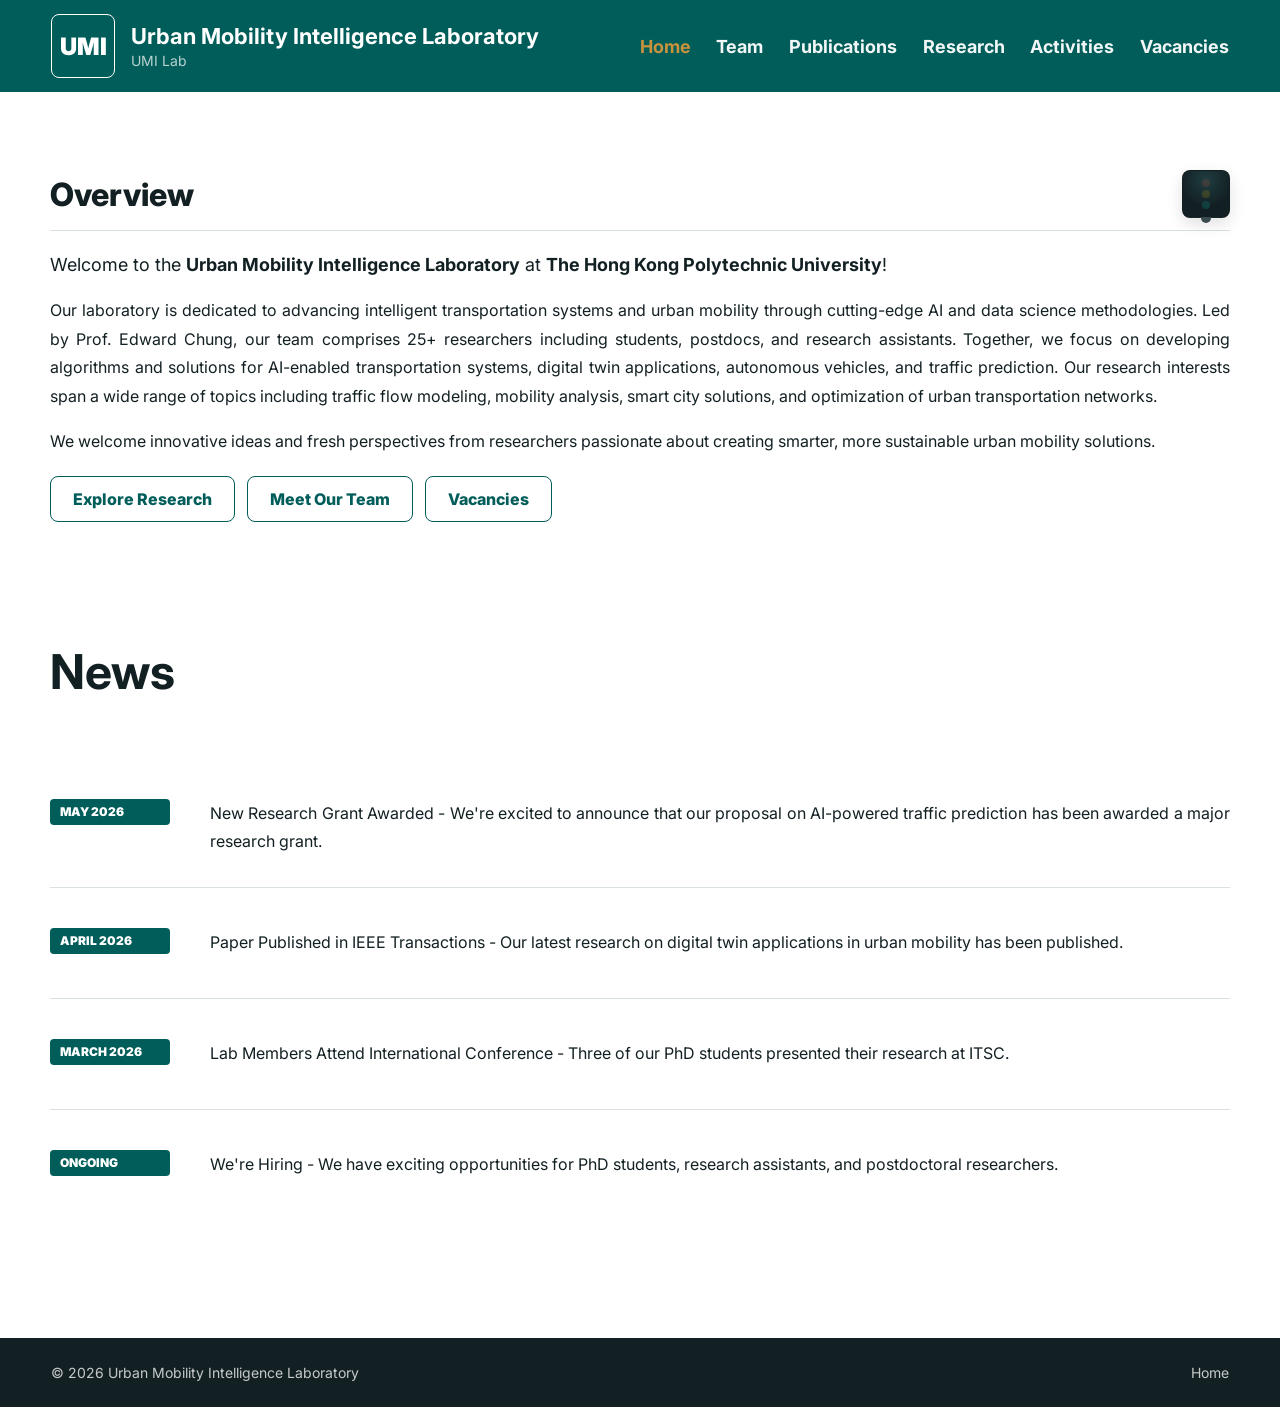
==== commit 7f5ffef8: "Add files via upload" ====
--- a/index.html
+++ b/index.html
@@ -39,6 +39,23 @@
         </div>
         <canvas class="hero-canvas" data-network aria-hidden="true"></canvas>
         <div class="hero-overlay"></div>
+        <div class="hero-motifs" aria-hidden="true">
+          <img
+            class="motif-chip"
+            src="https://images.unsplash.com/photo-1477959858617-67f85cf4f1df?auto=format&fit=crop&w=200&q=80"
+            alt=""
+          />
+          <img
+            class="motif-chip"
+            src="https://images.unsplash.com/photo-1489515217757-5fd1be406fef?auto=format&fit=crop&w=200&q=80"
+            alt=""
+          />
+          <img
+            class="motif-chip"
+            src="https://images.unsplash.com/photo-1500530855697-b586d89ba3ee?auto=format&fit=crop&w=200&q=80"
+            alt=""
+          />
+        </div>
       </section>
 
       <!-- About Lab Section -->
@@ -46,6 +63,13 @@
         <div class="section">
           <div class="about-header">
             <h2>Overview</h2>
+            <div class="about-icons" aria-hidden="true">
+              <div class="about-icon signal-icon" aria-hidden="true">
+                <span class="signal-light red"></span>
+                <span class="signal-light yellow"></span>
+                <span class="signal-light green"></span>
+              </div>
+            </div>
           </div>
           
           <div class="about-wrapper">
@@ -60,6 +84,7 @@
             <div class="about-links">
               <a href="research.html" class="button secondary dark">Explore Research</a>
               <a href="team.html" class="button secondary dark">Meet Our Team</a>
+              <a href="vacancies.html" class="button secondary dark">Vacancies</a>
             </div>
           </div>
         </div>
--- a/styles.css
+++ b/styles.css
@@ -42,7 +42,7 @@
   min-height: 76px;
   padding: 14px clamp(18px, 4vw, 56px);
   color: var(--white);
-  background: #005d59;
+  background: var(--teal-dark);
   transition: background 180ms ease, color 180ms ease, box-shadow 180ms ease;
 }
 
@@ -95,12 +95,12 @@
   display: flex;
   align-items: center;
   gap: clamp(20px, 2vw, 36px);
-  font-size: 16px;
+  font-size: 18px;
   font-weight: 700;
 }
 
 .nav a {
-  opacity: 0.84;
+  opacity: 0.95;
 }
 
 .nav a:hover {
@@ -136,7 +136,7 @@
   min-height: 100vh;
   overflow: hidden;
   color: var(--white);
-  background: #005d59;
+  background: var(--teal-dark);
 }
 
 .hero-bg-track,
@@ -174,7 +174,31 @@
 }
 
 .hero-overlay {
-  background: rgba(255, 255, 255, 0.15);
+  background: linear-gradient(to bottom, rgba(0, 93, 89, 0.7), rgba(0, 93, 89, 0.3));
+  z-index: 1;
+}
+
+.hero-motifs {
+  position: absolute;
+  right: clamp(12px, 3vw, 36px);
+  top: 50%;
+  transform: translateY(-50%);
+  display: flex;
+  gap: 8px;
+  z-index: 2;
+  padding: 6px;
+  border-radius: 12px;
+  background: rgba(0, 0, 0, 0.35);
+  backdrop-filter: blur(2px);
+}
+
+.motif-chip {
+  width: 38px;
+  height: 38px;
+  border-radius: 9px;
+  object-fit: cover;
+  border: 1px solid rgba(255, 255, 255, 0.45);
+  box-shadow: 0 6px 16px rgba(0, 0, 0, 0.25);
 }
 
 .hero-content {
@@ -1342,6 +1366,10 @@
 }
 
 .about-header {
+  display: flex;
+  align-items: center;
+  justify-content: space-between;
+  gap: 16px;
   padding-bottom: 12px;
   margin-bottom: 20px;
   border-bottom: 1px solid var(--line);
@@ -1352,6 +1380,93 @@
   font-size: 32px;
   color: var(--ink);
   font-weight: 800;
+}
+
+.about-icons {
+  display: flex;
+  align-items: center;
+  gap: 10px;
+}
+
+
+.about-icon {
+  width: 48px;
+  height: 48px;
+  object-fit: cover;
+  border-radius: 10px;
+  border: 1px solid rgba(0, 0, 0, 0.1);
+  box-shadow: 0 6px 16px rgba(0, 0, 0, 0.12);
+}
+
+.signal-icon {
+  display: flex;
+  flex-direction: column;
+  align-items: center;
+  justify-content: center;
+  gap: 3px;
+  background: radial-gradient(circle at 50% 20%, #1f3d40 0%, #132023 60%);
+  border-radius: 8px;
+  padding: 4px 6px;
+  position: relative;
+  animation: signal-body 3.6s ease-in-out infinite;
+}
+
+.signal-icon::after {
+  content: "";
+  position: absolute;
+  bottom: -6px;
+  width: 10px;
+  height: 6px;
+  background: #3a4b4e;
+  border-radius: 0 0 5px 5px;
+}
+
+.signal-light {
+  width: 8px;
+  height: 8px;
+  border-radius: 50%;
+  opacity: 0.15;
+  box-shadow: 0 0 0 rgba(0, 0, 0, 0);
+  filter: saturate(1.2);
+}
+
+.signal-light.red {
+  background: #e05a47;
+  animation: signal-cycle 4.2s infinite;
+}
+
+.signal-light.yellow {
+  background: #f0c419;
+  animation: signal-cycle 4.2s infinite 1.4s;
+}
+
+.signal-light.green {
+  background: #26d9d4;
+  animation: signal-cycle 4.2s infinite 2.8s;
+}
+
+@keyframes signal-cycle {
+  0%,
+  12% {
+    opacity: 1;
+    box-shadow: 0 0 6px currentColor, 0 0 12px currentColor, 0 0 18px currentColor;
+  }
+  28%,
+  100% {
+    opacity: 0.15;
+    box-shadow: 0 0 0 currentColor;
+  }
+}
+
+
+@keyframes signal-body {
+  0%,
+  100% {
+    box-shadow: 0 6px 16px rgba(0, 0, 0, 0.18);
+  }
+  50% {
+    box-shadow: 0 10px 24px rgba(0, 0, 0, 0.28), 0 0 12px rgba(38, 217, 212, 0.15);
+  }
 }
 
 .about-wrapper {
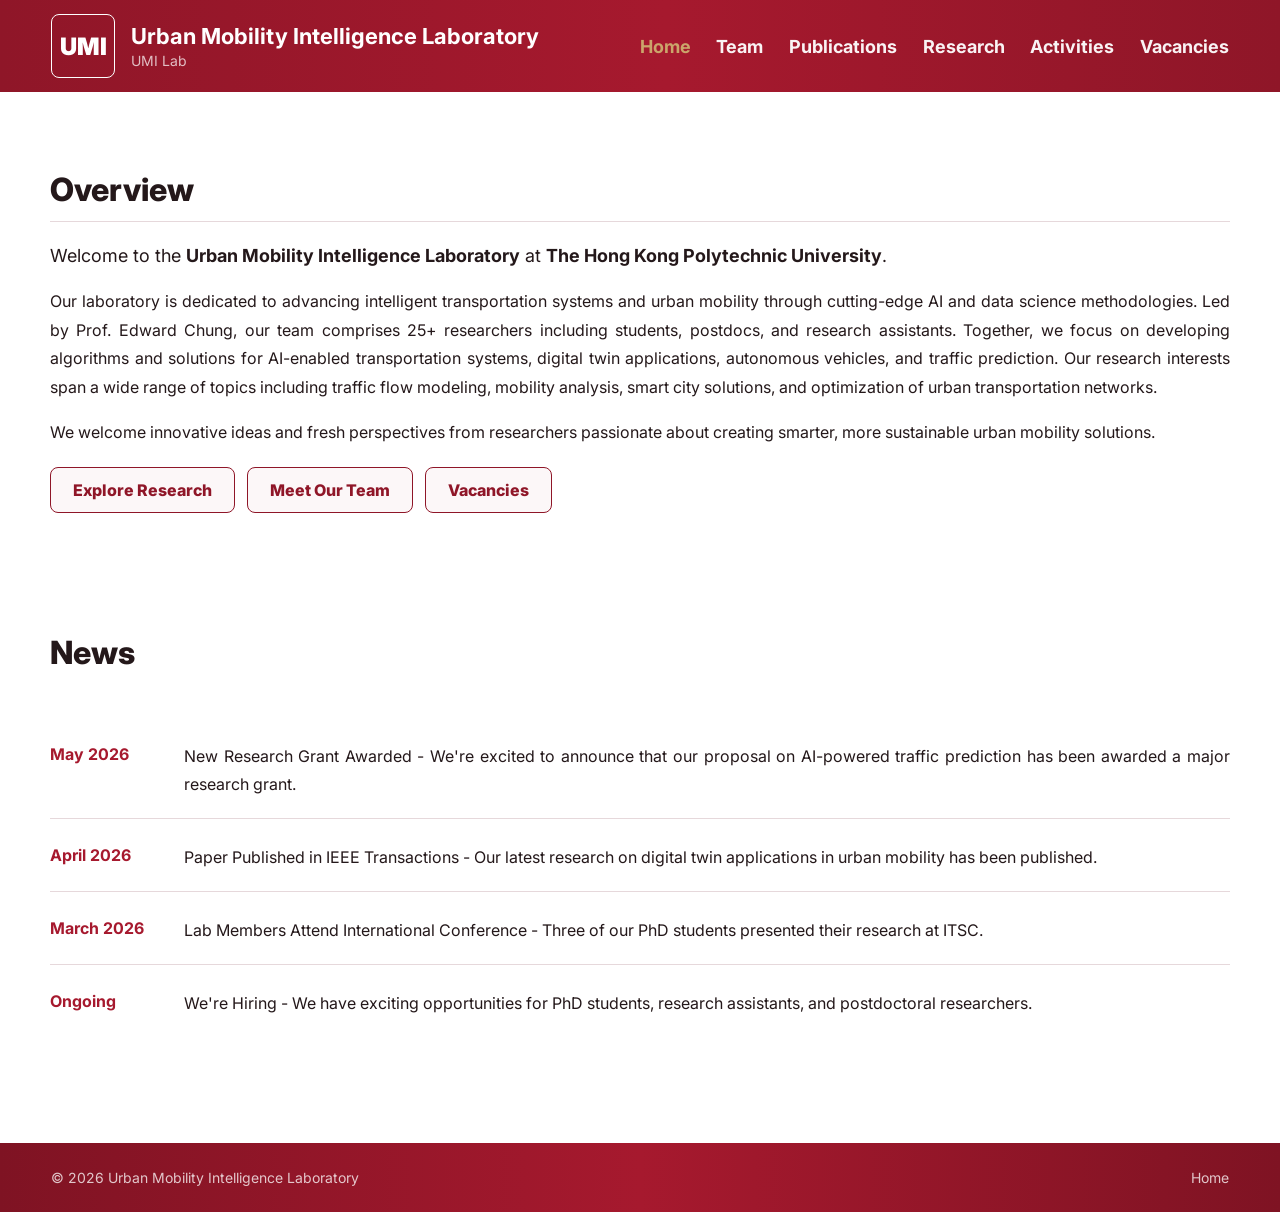
==== commit a7416d77: "Add files via upload" ====
--- a/index.html
+++ b/index.html
@@ -63,18 +63,11 @@
         <div class="section">
           <div class="about-header">
             <h2>Overview</h2>
-            <div class="about-icons" aria-hidden="true">
-              <div class="about-icon signal-icon" aria-hidden="true">
-                <span class="signal-light red"></span>
-                <span class="signal-light yellow"></span>
-                <span class="signal-light green"></span>
-              </div>
-            </div>
           </div>
           
           <div class="about-wrapper">
             <div class="about-description">
-              <p class="welcome-text">Welcome to the <strong>Urban Mobility Intelligence Laboratory</strong> at <strong>The Hong Kong Polytechnic University</strong>!</p>
+              <p class="welcome-text">Welcome to the <strong>Urban Mobility Intelligence Laboratory</strong> at <strong>The Hong Kong Polytechnic University</strong>.</p>
               
               <p>Our laboratory is dedicated to advancing intelligent transportation systems and urban mobility through cutting-edge AI and data science methodologies. Led by Prof. Edward Chung, our team comprises 25+ researchers including students, postdocs, and research assistants. Together, we focus on developing algorithms and solutions for AI-enabled transportation systems, digital twin applications, autonomous vehicles, and traffic prediction. Our research interests span a wide range of topics including traffic flow modeling, mobility analysis, smart city solutions, and optimization of urban transportation networks.</p>
               
--- a/styles.css
+++ b/styles.css
@@ -1,15 +1,15 @@
 :root {
-  --ink: #132023;
-  --muted: #132023;
-  --line: #d9e2df;
-  --paper: #ffffff;
+  --ink: #24181a;
+  --muted: #645356;
+  --line: #e6d8db;
+  --paper: #fffafb;
   --white: #ffffff;
-  --teal: #007c78;
-  --teal-dark: #005d59;
-  --gold: #c7933d;
-  --coral: #d6674f;
-  --mist: #e9f1ee;
-  --shadow: 0 18px 48px rgba(19, 32, 35, 0.12);
+  --teal: #a6192e;
+  --teal-dark: #8f1628;
+  --gold: #cba56b;
+  --coral: #c8445b;
+  --mist: #f8ecef;
+  --shadow: 0 18px 48px rgba(120, 26, 42, 0.1);
 }
 
 * {
@@ -22,7 +22,9 @@
 
 body {
   margin: 0;
-  background: var(--paper);
+  background:
+    radial-gradient(circle at top right, rgba(166, 25, 46, 0.06), transparent 28%),
+    linear-gradient(180deg, #fffdfd 0%, var(--paper) 32%, #fbf3f5 100%);
   color: var(--ink);
   font-family: "Inter", "Noto Sans SC", system-ui, -apple-system, sans-serif;
 }
@@ -42,16 +44,16 @@
   min-height: 76px;
   padding: 14px clamp(18px, 4vw, 56px);
   color: var(--white);
-  background: var(--teal-dark);
+  background: linear-gradient(90deg, #8f1628 0%, #a6192e 52%, #8f1628 100%);
   transition: background 180ms ease, color 180ms ease, box-shadow 180ms ease;
 }
 
 .site-header.is-scrolled,
 .site-header.is-open,
 .site-header.inner {
-  background: rgba(255, 255, 255, 0.94);
+  background: rgba(255, 251, 252, 0.97);
   color: var(--ink);
-  box-shadow: 0 8px 26px rgba(19, 32, 35, 0.08);
+  box-shadow: 0 8px 26px rgba(120, 26, 42, 0.08);
   backdrop-filter: blur(18px);
 }
 
@@ -136,7 +138,7 @@
   min-height: 100vh;
   overflow: hidden;
   color: var(--white);
-  background: var(--teal-dark);
+  background: linear-gradient(135deg, #8f1628 0%, #a6192e 58%, #bb2d43 100%);
 }
 
 .hero-bg-track,
@@ -174,7 +176,9 @@
 }
 
 .hero-overlay {
-  background: linear-gradient(to bottom, rgba(0, 93, 89, 0.7), rgba(0, 93, 89, 0.3));
+  background:
+    linear-gradient(to bottom, rgba(89, 14, 28, 0.58), rgba(166, 25, 46, 0.25)),
+    linear-gradient(120deg, rgba(166, 25, 46, 0.18), transparent 55%);
   z-index: 1;
 }
 
@@ -253,14 +257,14 @@
   overflow: hidden;
   border: 1px solid rgba(255, 255, 255, 0.18);
   border-radius: 8px;
-  background: rgba(236, 251, 247, 0.1);
+  background: rgba(255, 250, 251, 0.16);
   backdrop-filter: blur(16px);
 }
 
 .hero-summary article {
   min-width: 0;
   padding: 16px 18px;
-  background: rgba(16, 35, 38, 0.34);
+  background: rgba(112, 26, 39, 0.22);
 }
 
 .hero-summary span {
@@ -293,7 +297,7 @@
 .button.primary {
   border-color: var(--gold);
   background: var(--gold);
-  color: #17110a;
+  color: #21140d;
 }
 
 .button.secondary {
@@ -303,6 +307,7 @@
 .button.secondary.dark {
   border-color: var(--teal-dark);
   color: var(--teal-dark);
+  background: rgba(166, 25, 46, 0.03);
 }
 
 .hero-metrics {
@@ -342,7 +347,9 @@
 }
 
 .hero-overlay {
-  background: linear-gradient(to bottom, rgba(0, 93, 89, 0.7), rgba(0, 93, 89, 0.3));
+  background:
+    linear-gradient(to bottom, rgba(89, 14, 28, 0.58), rgba(166, 25, 46, 0.25)),
+    linear-gradient(120deg, rgba(166, 25, 46, 0.18), transparent 55%);
   z-index: 1;
 }
 
@@ -464,7 +471,7 @@
   border: 1px solid var(--line);
   border-radius: 8px;
   background: var(--white);
-  box-shadow: 0 6px 22px rgba(19, 32, 35, 0.04);
+  box-shadow: 0 6px 22px rgba(120, 26, 42, 0.06);
 }
 
 .strength-grid strong {
@@ -545,7 +552,7 @@
   overflow: hidden;
   border-radius: 8px;
   background:
-    linear-gradient(135deg, rgba(0, 124, 120, 0.16), rgba(199, 147, 61, 0.16)),
+    linear-gradient(135deg, rgba(166, 25, 46, 0.16), rgba(203, 165, 107, 0.14)),
     var(--mist);
 }
 
@@ -605,7 +612,7 @@
   background: var(--white);
   border: 1px solid var(--line);
   border-radius: 8px;
-  box-shadow: 0 6px 22px rgba(19, 32, 35, 0.04);
+  box-shadow: 0 6px 22px rgba(120, 26, 42, 0.06);
 }
 
 .research-grid article {
@@ -622,8 +629,8 @@
   height: min(42%, 260px);
   pointer-events: none;
   background:
-    linear-gradient(135deg, rgba(0, 124, 120, 0.32), rgba(19, 32, 35, 0.05) 48%, rgba(199, 147, 61, 0.22)),
-    linear-gradient(0deg, rgba(19, 32, 35, 0.22), transparent);
+    linear-gradient(135deg, rgba(166, 25, 46, 0.22), rgba(36, 24, 26, 0.06) 48%, rgba(203, 165, 107, 0.16)),
+    linear-gradient(0deg, rgba(43, 29, 32, 0.12), transparent);
   mix-blend-mode: multiply;
 }
 
@@ -710,7 +717,7 @@
   border: 1px solid var(--line);
   border-radius: 8px;
   background: var(--white);
-  box-shadow: 0 6px 22px rgba(19, 32, 35, 0.04);
+  box-shadow: 0 6px 22px rgba(120, 26, 42, 0.06);
 }
 
 .person-photo {
@@ -821,7 +828,7 @@
   border: 1px solid var(--line);
   border-radius: 8px;
   background: var(--white);
-  box-shadow: 0 6px 22px rgba(19, 32, 35, 0.04);
+  box-shadow: 0 6px 22px rgba(120, 26, 42, 0.06);
 }
 
 .activity-grid img,
@@ -836,7 +843,7 @@
   display: grid;
   place-items: center;
   background:
-    linear-gradient(135deg, rgba(0, 124, 120, 0.12), rgba(214, 103, 79, 0.12)),
+    linear-gradient(135deg, rgba(166, 25, 46, 0.08), rgba(200, 68, 91, 0.08)),
     var(--mist);
   color: var(--muted);
   font-weight: 900;
@@ -865,7 +872,7 @@
   border: 1px solid var(--line);
   border-radius: 8px;
   background: var(--white);
-  box-shadow: 0 6px 22px rgba(19, 32, 35, 0.04);
+  box-shadow: 0 6px 22px rgba(120, 26, 42, 0.06);
 }
 
 .project-list span {
@@ -900,7 +907,7 @@
   border: 1px solid var(--line);
   border-radius: 8px;
   background: var(--white);
-  box-shadow: 0 6px 22px rgba(19, 32, 35, 0.04);
+  box-shadow: 0 6px 22px rgba(120, 26, 42, 0.06);
 }
 
 .scholarship-list h3 {
@@ -930,7 +937,19 @@
   border-left: 4px solid var(--teal);
   border-radius: 8px;
   background: var(--white);
-  box-shadow: 0 6px 22px rgba(19, 32, 35, 0.04);
+  box-shadow: 0 6px 22px rgba(120, 26, 42, 0.06);
+}
+
+.info-panel.info-panel-single {
+  grid-template-columns: 1fr;
+  max-width: none;
+  margin: 0;
+  padding: 34px 42px;
+}
+
+.info-panel.info-panel-single p {
+  max-width: none;
+  margin: 0;
 }
 
 .info-panel p {
@@ -961,7 +980,7 @@
 }
 
 .callout-card {
-  background: var(--teal-dark) !important;
+  background: linear-gradient(135deg, #a6192e, #7f1323) !important;
   color: var(--white);
 }
 
@@ -992,7 +1011,7 @@
 .profile.lead {
   min-height: 100%;
   align-items: center;
-  background: var(--ink);
+  background: linear-gradient(135deg, #a6192e, #7a1222);
   color: var(--white);
 }
 
@@ -1073,7 +1092,9 @@
   width: 100%;
   max-width: none;
   padding: 84px clamp(18px, 5vw, 70px);
-  background: var(--mist);
+  background:
+    radial-gradient(circle at top left, rgba(166, 25, 46, 0.05), transparent 26%),
+    var(--mist);
 }
 
 .vacancies-page {
@@ -1089,6 +1110,314 @@
 
 .visiting {
   padding-top: 24px;
+}
+
+.openings-hero {
+  display: grid;
+  grid-template-columns: minmax(0, 1.35fr) minmax(260px, 0.65fr);
+  gap: 24px;
+  align-items: start;
+  margin-bottom: 28px;
+}
+
+.openings-note {
+  display: grid;
+  gap: 10px;
+  padding: 22px;
+  border: 1px solid var(--line);
+  border-radius: 10px;
+  background: linear-gradient(180deg, rgba(166, 25, 46, 0.04), rgba(255, 255, 255, 0.96));
+  box-shadow: 0 10px 26px rgba(120, 26, 42, 0.06);
+}
+
+.openings-note strong {
+  color: var(--ink);
+  font-size: 18px;
+}
+
+.openings-note p {
+  margin: 0;
+  color: var(--muted);
+  line-height: 1.7;
+}
+
+.openings-layout {
+  display: grid;
+  grid-template-columns: minmax(0, 1.4fr) minmax(280px, 0.75fr);
+  gap: 22px;
+  align-items: start;
+}
+
+.openings-grid,
+.accordion-list {
+  display: grid;
+  gap: 16px;
+}
+
+.accordion-item {
+  border: 1px solid var(--line);
+  border-radius: 10px;
+  background: var(--white);
+  box-shadow: 0 10px 28px rgba(120, 26, 42, 0.05);
+  overflow: hidden;
+}
+
+.accordion-summary {
+  display: grid;
+  grid-template-columns: auto 1fr auto;
+  gap: 14px;
+  align-items: center;
+  padding: 20px 24px;
+  cursor: pointer;
+  list-style: none;
+}
+
+.accordion-summary::-webkit-details-marker {
+  display: none;
+}
+
+.accordion-summary::after {
+  content: "+";
+  color: var(--teal-dark);
+  font-size: 24px;
+  font-weight: 500;
+  line-height: 1;
+}
+
+.accordion-item[open] .accordion-summary::after {
+  content: "-";
+}
+
+.accordion-title {
+  color: var(--ink);
+  font-size: 22px;
+  font-weight: 700;
+  line-height: 1.35;
+}
+
+.accordion-content {
+  display: grid;
+  gap: 12px;
+  padding: 0 24px 22px;
+  border-top: 1px solid var(--line);
+}
+
+.accordion-content p {
+  margin: 0;
+  color: var(--muted);
+  line-height: 1.75;
+}
+
+.opening-card {
+  display: grid;
+  gap: 12px;
+  padding: 24px;
+  border: 1px solid var(--line);
+  border-radius: 10px;
+  background: var(--white);
+  box-shadow: 0 10px 28px rgba(120, 26, 42, 0.05);
+}
+
+.opening-head {
+  display: grid;
+  gap: 10px;
+}
+
+.opening-tag {
+  display: inline-flex;
+  align-items: center;
+  width: fit-content;
+  min-height: 28px;
+  padding: 0 10px;
+  border-radius: 999px;
+  background: rgba(166, 25, 46, 0.08);
+  color: var(--teal-dark);
+  font-size: 12px;
+  font-weight: 900;
+  letter-spacing: 0.02em;
+  text-transform: uppercase;
+}
+
+.opening-card h3,
+.opening-head h3 {
+  margin: 0;
+  font-size: 24px;
+}
+
+.opening-card p {
+  margin: 0;
+  color: var(--muted);
+  line-height: 1.75;
+}
+
+.opening-points {
+  display: grid;
+  gap: 8px;
+  margin: 2px 0 0;
+  padding-left: 18px;
+  color: var(--muted);
+  line-height: 1.65;
+}
+
+.application-panel {
+  display: grid;
+  gap: 14px;
+}
+
+.application-card {
+  display: grid;
+  gap: 14px;
+  padding: 22px;
+  border: 1px solid var(--line);
+  border-radius: 10px;
+  background: var(--white);
+  box-shadow: 0 10px 28px rgba(120, 26, 42, 0.05);
+}
+
+.application-card.muted {
+  background: linear-gradient(180deg, rgba(248, 236, 239, 0.9), rgba(255, 255, 255, 0.96));
+}
+
+.application-card h3 {
+  margin: -2px 0 0;
+  font-size: 22px;
+}
+
+.application-card > p:not(.section-kicker) {
+  margin: 0;
+  color: var(--muted);
+  line-height: 1.7;
+}
+
+.application-list {
+  display: grid;
+  gap: 10px;
+}
+
+.application-list p {
+  margin: 0;
+  color: var(--muted);
+  line-height: 1.7;
+}
+
+.application-list strong {
+  color: var(--ink);
+}
+
+.application-list a {
+  color: var(--teal-dark);
+  font-weight: 900;
+}
+
+.resources-heading {
+  display: grid;
+  grid-template-columns: minmax(0, 0.8fr) minmax(0, 1.2fr);
+  gap: 28px;
+  align-items: end;
+  margin-bottom: 18px;
+}
+
+.resources-heading h2 {
+  margin: 6px 0 0;
+  font-size: clamp(26px, 3vw, 36px);
+}
+
+.resources-heading .section-lede {
+  margin: 0;
+}
+
+.resource-list {
+  display: grid;
+  gap: 12px;
+}
+
+.resource-row {
+  display: grid;
+  grid-template-columns: minmax(0, 1fr) auto;
+  gap: 20px;
+  align-items: center;
+  padding: 20px 22px;
+  border: 1px solid var(--line);
+  border-radius: 10px;
+  background: var(--white);
+  box-shadow: 0 8px 24px rgba(120, 26, 42, 0.04);
+  transition: transform 180ms ease, box-shadow 180ms ease, border-color 180ms ease;
+}
+
+.resource-row:hover {
+  transform: translateY(-2px);
+  border-color: rgba(166, 25, 46, 0.16);
+  box-shadow: 0 12px 28px rgba(120, 26, 42, 0.08);
+}
+
+.resource-row h3 {
+  margin: 0 0 6px;
+  font-size: 20px;
+}
+
+.resource-row p {
+  margin: 0;
+  color: var(--muted);
+  line-height: 1.7;
+}
+
+.resource-row a {
+  display: inline-flex;
+  align-items: center;
+  justify-content: center;
+  min-height: 40px;
+  padding: 0 14px;
+  border: 1px solid rgba(166, 25, 46, 0.18);
+  border-radius: 8px;
+  color: var(--teal-dark);
+  font-weight: 900;
+  white-space: nowrap;
+}
+
+.visiting-panel {
+  display: grid;
+  grid-template-columns: minmax(0, 1.25fr) minmax(260px, 0.75fr);
+  gap: 28px;
+  align-items: center;
+  padding: 26px;
+  border: 1px solid var(--line);
+  border-radius: 12px;
+  background:
+    linear-gradient(120deg, rgba(166, 25, 46, 0.05), rgba(255, 255, 255, 0.98) 52%),
+    var(--white);
+  box-shadow: 0 12px 28px rgba(120, 26, 42, 0.05);
+}
+
+.visiting-copy h2 {
+  margin: 6px 0 14px;
+  font-size: clamp(26px, 3vw, 36px);
+}
+
+.visiting-copy p:last-child {
+  margin: 0;
+  color: var(--muted);
+  line-height: 1.8;
+}
+
+.visiting-actions {
+  display: grid;
+  gap: 14px;
+  padding: 20px;
+  border-radius: 10px;
+  background: rgba(248, 236, 239, 0.9);
+}
+
+.visiting-actions span {
+  color: var(--ink);
+  font-weight: 800;
+  line-height: 1.6;
+}
+
+.visiting-actions a {
+  display: inline-flex;
+  width: fit-content;
+  color: var(--teal-dark);
+  font-weight: 900;
 }
 
 .compact-heading {
@@ -1123,7 +1452,7 @@
   border: 1px solid var(--line);
   border-radius: 8px;
   background: var(--white);
-  box-shadow: 0 6px 22px rgba(19, 32, 35, 0.04);
+  box-shadow: 0 6px 22px rgba(120, 26, 42, 0.06);
 }
 
 .apply-strip {
@@ -1200,12 +1529,14 @@
 
 .intro-news {
   display: block;
-  margin-bottom: 32px;
+  margin-bottom: 20px;
 }
 
 .intro-news h2 {
-  margin: 0 0 16px;
-  font-size: clamp(32px, 4vw, 48px);
+  margin: 0;
+  font-size: 32px;
+  color: var(--ink);
+  font-weight: 800;
 }
 
 .intro-news p {
@@ -1295,7 +1626,7 @@
   margin: 0;
   padding: 18px;
   border-left: 4px solid var(--teal);
-  background: rgba(0, 124, 120, 0.04);
+  background: rgba(166, 25, 46, 0.04);
   border-radius: 4px;
   font-size: 14px;
   line-height: 1.7;
@@ -1404,7 +1735,7 @@
   align-items: center;
   justify-content: center;
   gap: 3px;
-  background: radial-gradient(circle at 50% 20%, #1f3d40 0%, #132023 60%);
+  background: radial-gradient(circle at 50% 20%, #a6192e 0%, #46131c 60%);
   border-radius: 8px;
   padding: 4px 6px;
   position: relative;
@@ -1431,7 +1762,7 @@
 }
 
 .signal-light.red {
-  background: #e05a47;
+  background: #f06f83;
   animation: signal-cycle 4.2s infinite;
 }
 
@@ -1441,7 +1772,7 @@
 }
 
 .signal-light.green {
-  background: #26d9d4;
+  background: #d8b163;
   animation: signal-cycle 4.2s infinite 2.8s;
 }
 
@@ -1465,7 +1796,7 @@
     box-shadow: 0 6px 16px rgba(0, 0, 0, 0.18);
   }
   50% {
-    box-shadow: 0 10px 24px rgba(0, 0, 0, 0.28), 0 0 12px rgba(38, 217, 212, 0.15);
+    box-shadow: 0 10px 24px rgba(0, 0, 0, 0.22), 0 0 12px rgba(200, 68, 91, 0.16);
   }
 }
 
@@ -1530,13 +1861,13 @@
   border: 1px solid var(--line);
   border-radius: 8px;
   background: var(--white);
-  box-shadow: 0 6px 22px rgba(19, 32, 35, 0.04);
+  box-shadow: 0 6px 22px rgba(120, 26, 42, 0.06);
   transition: transform 200ms ease, box-shadow 200ms ease;
 }
 
 .overview-card:hover {
   transform: translateY(-4px);
-  box-shadow: 0 12px 32px rgba(19, 32, 35, 0.12);
+  box-shadow: 0 12px 32px rgba(120, 26, 42, 0.1);
 }
 
 .overview-card h3 {
@@ -1570,17 +1901,17 @@
 .news-list {
   display: flex;
   flex-direction: column;
-  gap: 40px;
-  margin-bottom: 32px;
+  gap: 24px;
+  margin-bottom: 20px;
 }
 
 .news-item {
   display: grid;
-  grid-template-columns: 120px 1fr;
-  gap: 40px;
+  grid-template-columns: 110px 1fr;
+  gap: 24px;
   align-items: flex-start;
   border-bottom: 1px solid var(--line);
-  padding-bottom: 32px;
+  padding-bottom: 20px;
 }
 
 .news-item:last-child {
@@ -1621,7 +1952,7 @@
   border: 1px solid var(--line);
   border-radius: 8px;
   background: var(--white);
-  box-shadow: 0 6px 22px rgba(19, 32, 35, 0.04);
+  box-shadow: 0 6px 22px rgba(120, 26, 42, 0.06);
   display: flex;
   flex-direction: column;
   transition: transform 200ms ease, box-shadow 200ms ease;
@@ -1629,10 +1960,10 @@
 
 .news-card:hover {
   transform: translateY(-4px);
-  box-shadow: 0 12px 32px rgba(19, 32, 35, 0.12);
-}
-
-.news-date {
+  box-shadow: 0 12px 32px rgba(120, 26, 42, 0.1);
+}
+
+.news-card .news-date {
   display: inline-block;
   margin-bottom: 12px;
   padding: 4px 10px;
@@ -1680,7 +2011,7 @@
   justify-content: space-between;
   gap: 20px;
   padding: 26px clamp(18px, 4vw, 56px);
-  background: var(--ink);
+  background: linear-gradient(90deg, #7f1323 0%, #a6192e 50%, #7f1323 100%);
   color: rgba(255, 255, 255, 0.76);
   font-size: 14px;
 }
@@ -1747,6 +2078,13 @@
     grid-template-columns: 1fr;
   }
 
+  .openings-hero,
+  .openings-layout,
+  .resources-heading,
+  .visiting-panel {
+    grid-template-columns: 1fr;
+  }
+
   .about-wrapper {
     grid-template-columns: 1fr;
     gap: 32px;
@@ -1836,6 +2174,11 @@
     margin-top: 0;
   }
 
+  .resource-row {
+    grid-template-columns: 1fr;
+    align-items: start;
+  }
+
   .info-panel {
     grid-template-columns: 1fr;
   }
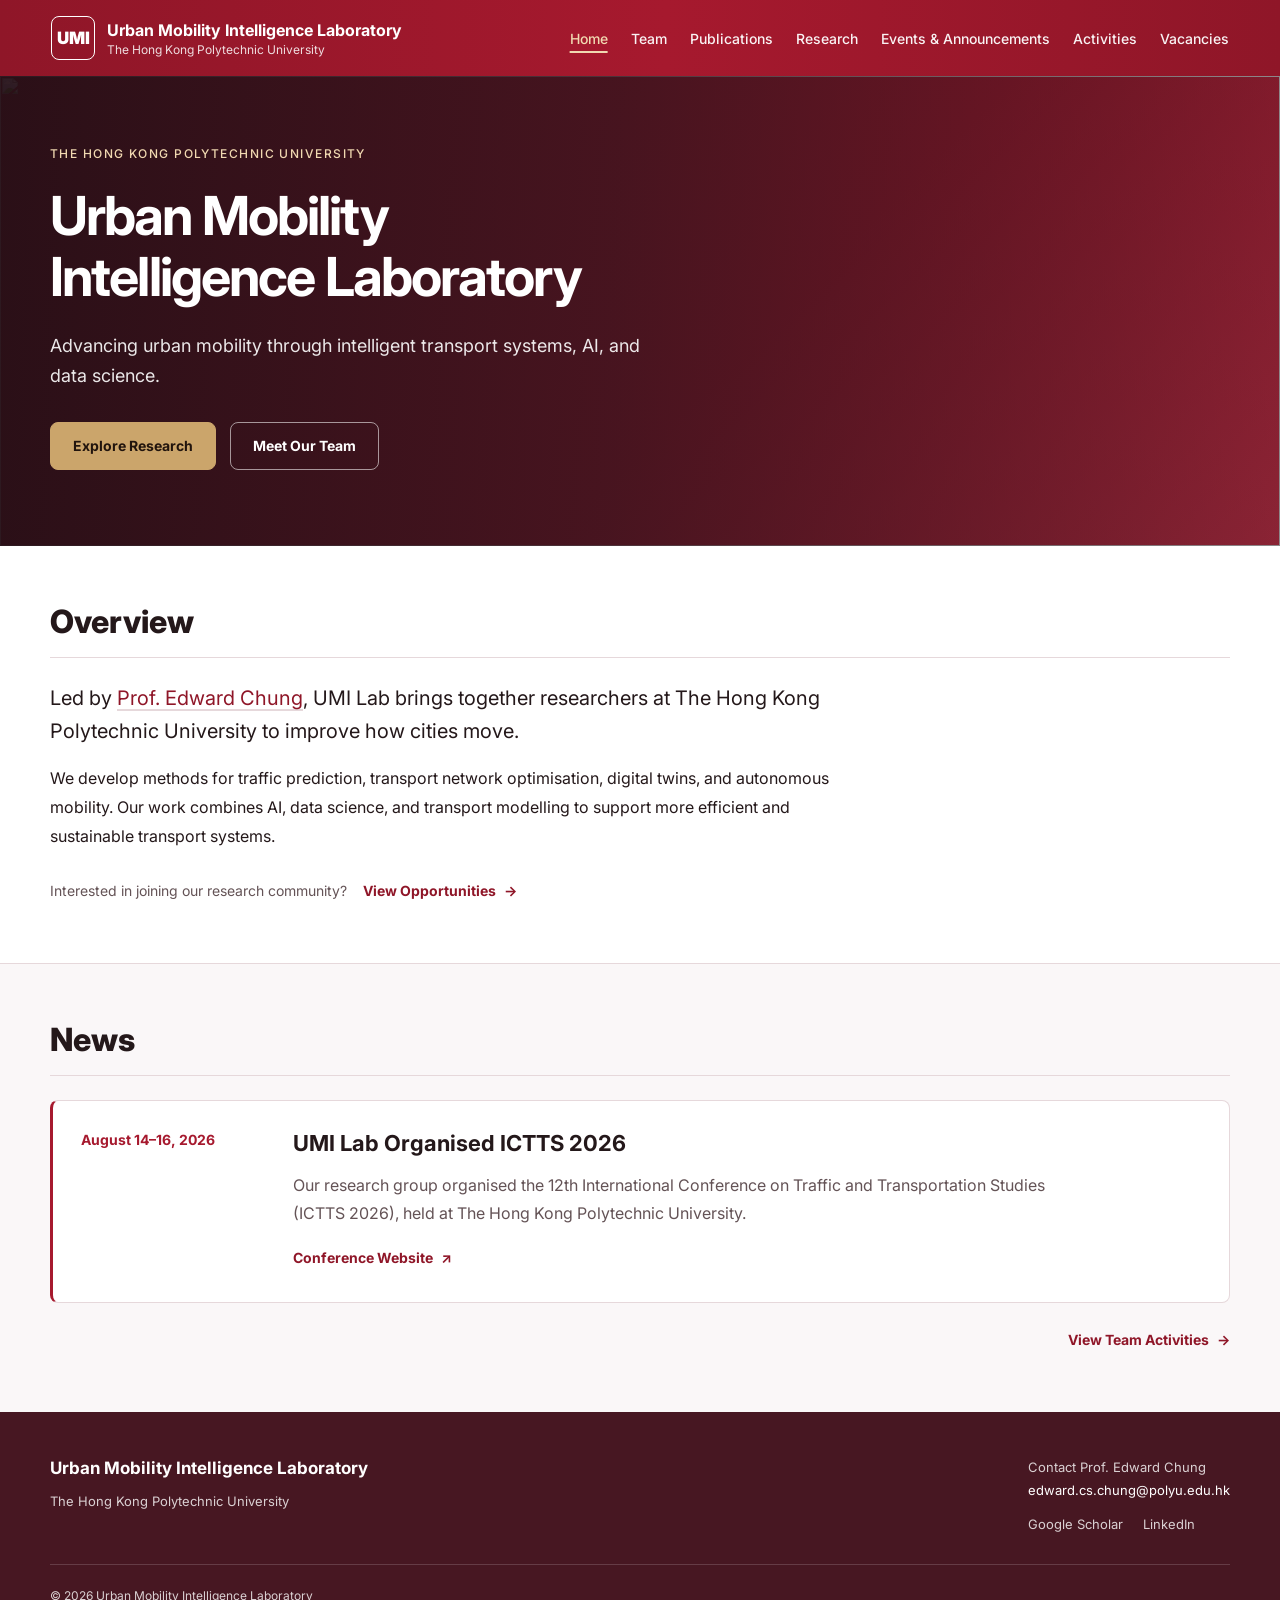
==== commit 6e318ba1: "Add files via upload" ====
--- a/index.html
+++ b/index.html
@@ -3,125 +3,101 @@
   <head>
     <meta charset="utf-8" />
     <meta name="viewport" content="width=device-width, initial-scale=1" />
-    <meta name="description" content="Urban Mobility Intelligence Laboratory at The Hong Kong Polytechnic University." />
+    <meta name="description" content="Led by Prof. Edward Chung at The Hong Kong Polytechnic University, UMI Lab studies intelligent transport systems, AI for transport, and urban mobility." />
     <title>Urban Mobility Intelligence Laboratory</title>
     <link rel="preconnect" href="https://fonts.googleapis.com" />
     <link rel="preconnect" href="https://fonts.gstatic.com" crossorigin />
-    <link href="https://fonts.googleapis.com/css2?family=Inter:wght@400;500;700;800;900&family=Noto+Sans+SC:wght@400;500;700;900&display=swap" rel="stylesheet" />
+    <link href="https://fonts.googleapis.com/css2?family=Inter:wght@400;500;700;800;900&amp;family=Noto+Sans+SC:wght@400;500;700;900&amp;display=swap" rel="stylesheet" />
     <link rel="stylesheet" href="styles.css" />
   </head>
-  <body>
+  <body class="home-page">
+    <a class="skip-link" href="#main-content">Skip to content</a>
     <header class="site-header" data-header>
       <a class="brand" href="index.html" aria-label="Urban Mobility Intelligence Laboratory home">
         <span class="brand-mark">UMI</span>
-        <span><strong>Urban Mobility Intelligence Laboratory</strong><small>UMI Lab</small></span>
+        <span><strong>Urban Mobility Intelligence Laboratory</strong><small>The Hong Kong Polytechnic University</small></span>
       </a>
-      <nav class="nav" aria-label="Main navigation">
-        <a class="active" href="index.html">Home</a>
+      <nav class="nav" id="main-navigation" aria-label="Main navigation">
+        <a class="active" href="index.html" aria-current="page">Home</a>
         <a href="team.html">Team</a>
         <a href="publications.html">Publications</a>
         <a href="research.html">Research</a>
+        <a href="events.html">Events &amp; Announcements</a>
         <a href="activities.html">Activities</a>
         <a href="vacancies.html">Vacancies</a>
       </nav>
-      <button class="menu-toggle" type="button" aria-label="Open navigation" data-menu-toggle><span></span><span></span></button>
+      <button class="menu-toggle" type="button" aria-label="Open navigation" aria-controls="main-navigation" aria-expanded="false" data-menu-toggle><span></span><span></span></button>
     </header>
 
-    <main>
-      <section class="hero hero-compact" aria-labelledby="hero-title">
+    <main id="main-content">
+      <section class="hero home-hero" aria-labelledby="hero-title">
         <div class="hero-bg-track" aria-hidden="true">
           <img
             class="hero-bg is-active"
-            src="https://images.unsplash.com/photo-1570438371452-235a7a4a1b4b?auto=format&fit=crop&w=1600&q=80"
-            alt="Smart Transportation"
+            src="assets/images/hong-kong-mobility.jpg"
+            width="1800"
+            height="1199"
+            alt=""
+            fetchpriority="high"
             data-hero-slide
           />
         </div>
-        <canvas class="hero-canvas" data-network aria-hidden="true"></canvas>
         <div class="hero-overlay"></div>
-        <div class="hero-motifs" aria-hidden="true">
-          <img
-            class="motif-chip"
-            src="https://images.unsplash.com/photo-1477959858617-67f85cf4f1df?auto=format&fit=crop&w=200&q=80"
-            alt=""
-          />
-          <img
-            class="motif-chip"
-            src="https://images.unsplash.com/photo-1489515217757-5fd1be406fef?auto=format&fit=crop&w=200&q=80"
-            alt=""
-          />
-          <img
-            class="motif-chip"
-            src="https://images.unsplash.com/photo-1500530855697-b586d89ba3ee?auto=format&fit=crop&w=200&q=80"
-            alt=""
-          />
+        <div class="hero-content">
+          <p class="eyebrow">The Hong Kong Polytechnic University</p>
+          <h1 id="hero-title">
+            <span>Urban Mobility</span>
+            <span>Intelligence Laboratory</span>
+          </h1>
+          <p class="hero-copy">Advancing urban mobility through intelligent transport systems, AI, and data science.</p>
+          <div class="hero-actions">
+            <a href="research.html" class="button primary">Explore Research</a>
+            <a href="team.html" class="button secondary">Meet Our Team</a>
+          </div>
         </div>
       </section>
 
       <!-- About Lab Section -->
-      <section class="page-main about-simple">
+      <section class="page-main about-simple" aria-labelledby="overview-title">
         <div class="section">
           <div class="about-header">
-            <h2>Overview</h2>
+            <h2 id="overview-title">Overview</h2>
           </div>
-          
+
           <div class="about-wrapper">
             <div class="about-description">
-              <p class="welcome-text">Welcome to the <strong>Urban Mobility Intelligence Laboratory</strong> at <strong>The Hong Kong Polytechnic University</strong>.</p>
-              
-              <p>Our laboratory is dedicated to advancing intelligent transportation systems and urban mobility through cutting-edge AI and data science methodologies. Led by Prof. Edward Chung, our team comprises 25+ researchers including students, postdocs, and research assistants. Together, we focus on developing algorithms and solutions for AI-enabled transportation systems, digital twin applications, autonomous vehicles, and traffic prediction. Our research interests span a wide range of topics including traffic flow modeling, mobility analysis, smart city solutions, and optimization of urban transportation networks.</p>
-              
-              <p>We welcome innovative ideas and fresh perspectives from researchers passionate about creating smarter, more sustainable urban mobility solutions.</p>
+              <p class="welcome-text">Led by <a href="team.html">Prof. Edward Chung</a>, UMI Lab brings together researchers at The Hong Kong Polytechnic University to improve how cities move.</p>
+              <p>We develop methods for traffic prediction, transport network optimisation, digital twins, and autonomous mobility. Our work combines AI, data science, and transport modelling to support more efficient and sustainable transport systems.</p>
             </div>
 
             <div class="about-links">
-              <a href="research.html" class="button secondary dark">Explore Research</a>
-              <a href="team.html" class="button secondary dark">Meet Our Team</a>
-              <a href="vacancies.html" class="button secondary dark">Vacancies</a>
+              <p>Interested in joining our research community?</p>
+              <a href="vacancies.html" class="text-link">View Opportunities <span aria-hidden="true">&rarr;</span></a>
             </div>
           </div>
         </div>
       </section>
 
       <!-- Latest News Section -->
-      <section class="page-main news-section">
+      <section class="page-main news-section" aria-labelledby="news-title">
         <div class="section">
           <div class="intro intro-news">
-            <h2>News</h2>
+            <h2 id="news-title">News</h2>
           </div>
-          
+
           <div class="news-list">
             <article class="news-item">
-              <div class="news-date">May 2026</div>
+              <div class="news-date"><time datetime="2026-08-14">August 14</time>–<time datetime="2026-08-16">16, 2026</time></div>
               <div class="news-content">
-                <p>New Research Grant Awarded - We're excited to announce that our proposal on AI-powered traffic prediction has been awarded a major research grant.</p>
-              </div>
-            </article>
-            
-            <article class="news-item">
-              <div class="news-date">April 2026</div>
-              <div class="news-content">
-                <p>Paper Published in IEEE Transactions - Our latest research on digital twin applications in urban mobility has been published.</p>
-              </div>
-            </article>
-            
-            <article class="news-item">
-              <div class="news-date">March 2026</div>
-              <div class="news-content">
-                <p>Lab Members Attend International Conference - Three of our PhD students presented their research at ITSC.</p>
-              </div>
-            </article>
-
-            <article class="news-item">
-              <div class="news-date">Ongoing</div>
-              <div class="news-content">
-                <p>We're Hiring - We have exciting opportunities for PhD students, research assistants, and postdoctoral researchers.</p>
+                <h3>UMI Lab Organised ICTTS 2026</h3>
+                <p>Our research group organised the 12th International Conference on Traffic and Transportation Studies (ICTTS 2026), held at The Hong Kong Polytechnic University.</p>
+                <a href="https://www.ictts.net/" class="text-link" target="_blank" rel="noreferrer">Conference Website <span aria-hidden="true">&nearr;</span></a>
               </div>
             </article>
           </div>
 
           <div class="news-footer">
-            <a href="activities.html" class="button secondary">See More News</a>
+            <a href="activities.html" class="text-link">View Team Activities <span aria-hidden="true">&rarr;</span></a>
           </div>
         </div>
       </section>
@@ -129,8 +105,21 @@
     </main>
 
     <footer class="site-footer">
-      <p>© 2026 Urban Mobility Intelligence Laboratory</p>
-      <a href="index.html">Home</a>
+      <div class="footer-content">
+        <div class="footer-identity">
+          <a href="index.html" class="footer-name">Urban Mobility Intelligence Laboratory</a>
+          <p>The Hong Kong Polytechnic University</p>
+        </div>
+        <div class="footer-contact">
+          <p>Contact Prof. Edward Chung</p>
+          <a href="mailto:edward.cs.chung@polyu.edu.hk">edward.cs.chung@polyu.edu.hk</a>
+          <nav class="footer-links" aria-label="Academic profiles">
+            <a href="https://scholar.google.com.au/citations?user=UFrzhnMAAAAJ&amp;hl=en&amp;oi=ao" target="_blank" rel="noreferrer">Google Scholar</a>
+            <a href="https://www.linkedin.com/in/edwardchung/" target="_blank" rel="noreferrer">LinkedIn</a>
+          </nav>
+        </div>
+        <p class="footer-copyright">© 2026 Urban Mobility Intelligence Laboratory</p>
+      </div>
     </footer>
 
     <script src="script.js"></script>
--- a/styles.css
+++ b/styles.css
@@ -10,6 +10,7 @@
   --coral: #c8445b;
   --mist: #f8ecef;
   --shadow: 0 18px 48px rgba(120, 26, 42, 0.1);
+  --header-height: 76px;
 }
 
 * {
@@ -18,6 +19,7 @@
 
 html {
   scroll-behavior: smooth;
+  scroll-padding-top: calc(var(--header-height) + 20px);
 }
 
 body {
@@ -32,6 +34,32 @@
 a {
   color: inherit;
   text-decoration: none;
+}
+
+main {
+  padding-top: var(--header-height);
+}
+
+a:focus-visible,
+button:focus-visible {
+  outline: 2px solid currentColor;
+  outline-offset: 5px;
+}
+
+.skip-link {
+  position: fixed;
+  top: 12px;
+  left: 18px;
+  z-index: 100;
+  padding: 12px 18px;
+  border-radius: 4px;
+  background: var(--white);
+  color: var(--teal-dark);
+  transform: translateY(-150%);
+}
+
+.skip-link:focus {
+  transform: translateY(0);
 }
 
 .site-header {
@@ -41,8 +69,9 @@
   display: flex;
   align-items: center;
   justify-content: space-between;
-  min-height: 76px;
-  padding: 14px clamp(18px, 4vw, 56px);
+  height: var(--header-height);
+  gap: 28px;
+  padding: 12px clamp(18px, 4vw, 56px);
   color: var(--white);
   background: linear-gradient(90deg, #8f1628 0%, #a6192e 52%, #8f1628 100%);
   transition: background 180ms ease, color 180ms ease, box-shadow 180ms ease;
@@ -60,19 +89,24 @@
 .brand {
   display: inline-flex;
   align-items: center;
-  gap: 16px;
+  gap: 12px;
   min-width: 0;
 }
 
+.brand > span:last-child {
+  min-width: 0;
+}
+
 .brand-mark {
   display: grid;
-  width: 64px;
-  height: 64px;
+  width: 44px;
+  height: 44px;
+  flex-shrink: 0;
   place-items: center;
   border: 1px solid currentColor;
   border-radius: 8px;
   font-weight: 900;
-  font-size: 24px;
+  font-size: 17px;
 }
 
 .brand strong,
@@ -82,26 +116,28 @@
 }
 
 .brand strong {
-  font-size: 22px;
+  font-size: 16px;
   font-weight: 700;
 }
 
 .brand small {
   margin-top: 2px;
   color: currentColor;
-  font-size: 14px;
-  opacity: 0.72;
+  font-size: 12px;
+  opacity: 0.85;
 }
 
 .nav {
   display: flex;
   align-items: center;
-  gap: clamp(20px, 2vw, 36px);
-  font-size: 18px;
-  font-weight: 700;
+  gap: clamp(16px, 1.8vw, 26px);
+  flex-shrink: 0;
+  font-size: 14px;
+  font-weight: 500;
 }
 
 .nav a {
+  padding: 8px 0;
   opacity: 0.95;
 }
 
@@ -110,18 +146,29 @@
 }
 
 .nav a.active {
-  color: var(--gold);
+  color: #f1d9b1;
   opacity: 1;
+  text-decoration: underline;
+  text-underline-offset: 7px;
+  text-decoration-thickness: 2px;
+}
+
+.site-header.is-scrolled .nav a.active,
+.site-header.is-open .nav a.active,
+.site-header.inner .nav a.active {
+  color: var(--teal-dark);
 }
 
 .menu-toggle {
   display: none;
   width: 42px;
   height: 42px;
+  flex-shrink: 0;
   border: 1px solid currentColor;
   border-radius: 8px;
   background: transparent;
   color: inherit;
+  cursor: pointer;
 }
 
 .menu-toggle span {
@@ -339,18 +386,11 @@
 
 /* Compact Hero */
 .hero-compact {
-  min-height: 10vh;
+  min-height: 96px;
 }
 
 .hero-compact .hero-bg {
   opacity: 1;
-}
-
-.hero-overlay {
-  background:
-    linear-gradient(to bottom, rgba(89, 14, 28, 0.58), rgba(166, 25, 46, 0.25)),
-    linear-gradient(120deg, rgba(166, 25, 46, 0.18), transparent 55%);
-  z-index: 1;
 }
 
 .hero-content-compact {
@@ -364,6 +404,146 @@
 .hero-content-compact p {
   font-size: clamp(13px, 1.3vw, 16px) !important;
   margin-top: 12px !important;
+}
+
+/* Home page */
+.home-hero {
+  min-height: 470px;
+}
+
+.home-hero .hero-bg {
+  object-position: center 46%;
+}
+
+.home-hero .hero-overlay {
+  background: linear-gradient(90deg, rgba(36, 15, 22, 0.94) 0%, rgba(51, 19, 28, 0.82) 48%, rgba(36, 15, 22, 0.32) 100%);
+}
+
+.home-hero .hero-content {
+  width: min(1180px, calc(100% - 36px));
+  padding: 64px 0 72px;
+}
+
+.home-hero .eyebrow {
+  margin-bottom: 22px;
+  color: #f1d9b1;
+  font-size: 12px;
+  font-weight: 500;
+  letter-spacing: 0.12em;
+  line-height: 1.7;
+}
+
+.home-hero h1 {
+  max-width: 900px;
+  font-family: inherit;
+  font-size: clamp(34px, 4.2vw, 58px);
+  font-weight: 700;
+  line-height: 1.12;
+  letter-spacing: -0.035em;
+}
+
+.home-hero h1 span {
+  display: block;
+}
+
+.home-hero .hero-copy {
+  max-width: 610px;
+  margin-top: 24px;
+  color: rgba(255, 255, 255, 0.9);
+  font-size: 18px;
+  line-height: 1.7;
+}
+
+.home-hero .hero-actions {
+  margin-top: 30px;
+}
+
+.home-page .page-main {
+  padding-top: 0;
+}
+
+.home-page .section {
+  padding: 56px 0;
+}
+
+.home-page .about-header,
+.home-page .intro-news {
+  padding-bottom: 16px;
+  margin-bottom: 24px;
+  border-bottom: 1px solid var(--line);
+}
+
+.home-page .about-wrapper {
+  max-width: 820px;
+}
+
+.home-page .about-description {
+  margin-bottom: 24px;
+}
+
+.home-page .about-description p {
+  margin: 0 0 16px;
+}
+
+.home-page .about-description p:last-child {
+  margin-bottom: 0;
+}
+
+.home-page .welcome-text {
+  font-size: 20px;
+  line-height: 1.65;
+}
+
+.home-page .welcome-text a {
+  color: var(--teal-dark);
+  text-decoration: underline;
+  text-decoration-color: var(--line);
+  text-underline-offset: 4px;
+}
+
+.home-page .about-links {
+  flex-wrap: wrap;
+  align-items: baseline;
+  gap: 8px 16px;
+}
+
+.home-page .about-links p {
+  margin: 0;
+  color: var(--muted);
+  font-size: 14px;
+}
+
+.text-link {
+  display: inline-flex;
+  align-items: center;
+  gap: 8px;
+  padding: 6px 0;
+  color: var(--teal-dark);
+  font-size: 14px;
+  font-weight: 700;
+  line-height: 1.5;
+}
+
+.text-link:hover {
+  text-decoration: underline;
+  text-underline-offset: 4px;
+}
+
+.home-page .button {
+  min-height: 48px;
+  font-size: 14px;
+  font-weight: 700;
+  transition: background 160ms ease, border-color 160ms ease;
+}
+
+.home-page .button.primary:hover {
+  background: #dfc39a;
+  border-color: #dfc39a;
+}
+
+.home-page .hero .button.secondary:hover {
+  background: rgba(255, 255, 255, 0.1);
+  border-color: var(--white);
 }
 
 .section {
@@ -373,7 +553,7 @@
 }
 
 .section p {
-  text-align: justify;
+  text-align: left;
   text-align-last: auto;
   word-spacing: normal;
   hyphens: auto;
@@ -386,13 +566,13 @@
 .page-hero {
   width: min(1180px, calc(100% - 36px));
   margin: 0 auto;
-  padding: 82px 0 28px;
+  padding: 40px 0 28px;
 }
 
 .page-hero h1 {
   max-width: 880px;
   margin: 0;
-  font-size: clamp(40px, 6vw, 72px);
+  font-size: clamp(34px, 4vw, 52px);
   line-height: 1.06;
 }
 
@@ -401,7 +581,7 @@
   color: var(--muted);
   font-size: 18px;
   line-height: 1.75;
-  text-align: justify;
+  text-align: left;
   text-align-last: auto;
   word-spacing: normal;
   hyphens: auto;
@@ -529,6 +709,10 @@
   margin: 0;
   font-size: clamp(30px, 4vw, 48px);
   line-height: 1.1;
+}
+
+.team-page .professor-card h2 {
+  font-size: clamp(28px, 3vw, 36px);
 }
 
 .professor-card h3 {
@@ -699,6 +883,11 @@
 .team-group > h3 {
   margin: 0 0 14px;
   font-size: 24px;
+}
+
+.team-page .team-group > h3,
+.team-page .student-split h3 {
+  font-size: 20px;
 }
 
 .people-grid {
@@ -1821,7 +2010,7 @@
   font-size: 16px;
   line-height: 1.8;
   color: var(--ink);
-  text-align: justify;
+  text-align: left;
 }
 
 .about-links {
@@ -1893,9 +2082,153 @@
   margin-bottom: 8px;
 }
 
-/* News Section */
+.intro-research {
+  align-items: end;
+}
+
+.research-hero p {
+  max-width: 860px;
+}
+
+.research-projects {
+  padding-top: 0;
+}
+
+.research-project-list {
+  display: grid;
+  gap: 34px;
+}
+
+.research-project {
+  display: grid;
+  grid-template-columns: 1fr;
+  gap: 12px;
+  padding: 0;
+  border-top: none;
+}
+
+.research-project:first-child {
+  padding-top: 0;
+}
+
+.research-project-label {
+  color: var(--coral);
+  font-size: 13px;
+  font-weight: 900;
+  letter-spacing: 0.08em;
+  text-transform: uppercase;
+}
+
+.research-slide-frame {
+  display: block;
+  width: 100%;
+  border: 1px solid var(--line);
+  border-radius: 12px;
+  overflow: hidden;
+  background: var(--white);
+  box-shadow: 0 16px 36px rgba(120, 26, 42, 0.08);
+  transition: transform 180ms ease, box-shadow 180ms ease, border-color 180ms ease;
+}
+
+.research-slide-frame:hover {
+  transform: translateY(-2px);
+  border-color: rgba(166, 25, 46, 0.18);
+  box-shadow: 0 18px 34px rgba(120, 26, 42, 0.12);
+}
+
+.research-slide-image {
+  display: block;
+  width: 100%;
+  height: auto;
+  background: #f5f0f1;
+}
+
+.research-note {
+  margin-top: 28px;
+  padding: 22px 24px;
+  border: 1px solid var(--line);
+  border-left: 4px solid var(--gold);
+  border-radius: 8px;
+  background: linear-gradient(180deg, rgba(248, 236, 239, 0.55), rgba(255, 255, 255, 0.96));
+}
+
+.research-note p {
+  margin: 0;
+  color: var(--muted);
+  line-height: 1.8;
+}
+
+/* Events and News Sections */
+.events-page {
+  padding-top: 12px;
+}
+
+.event-entry {
+  max-width: 900px;
+}
+
+.event-date {
+  margin: 0 0 12px;
+  color: var(--teal-dark);
+  font-size: 14px;
+  font-weight: 800;
+}
+
+.event-entry h2 {
+  margin: 0;
+  font-size: clamp(28px, 3vw, 40px);
+}
+
+.event-subtitle {
+  margin: 10px 0 20px;
+  color: var(--teal-dark);
+  font-size: 20px;
+  font-weight: 700;
+  line-height: 1.4;
+}
+
+.event-entry > p:not(.event-date, .event-subtitle) {
+  max-width: 760px;
+  color: var(--muted);
+  line-height: 1.75;
+}
+
+.event-details {
+  display: grid;
+  gap: 10px;
+  margin: 26px 0;
+}
+
+.event-details p {
+  display: grid;
+  grid-template-columns: 80px minmax(0, 1fr);
+  gap: 16px;
+  margin: 0;
+  line-height: 1.6;
+}
+
+.event-details strong {
+  color: var(--teal-dark);
+}
+
+.event-pdf {
+  margin-top: 28px;
+  overflow: hidden;
+  border: 1px solid var(--line);
+  border-radius: 8px;
+  background: var(--white);
+  box-shadow: var(--shadow);
+}
+
+.event-pdf img {
+  display: block;
+  width: 100%;
+  height: auto;
+}
+
 .news-section {
-  background: var(--white);
+  background: #faf7f8;
+  border-top: 1px solid var(--line);
 }
 
 .news-list {
@@ -1907,34 +2240,45 @@
 
 .news-item {
   display: grid;
-  grid-template-columns: 110px 1fr;
-  gap: 24px;
+  grid-template-columns: 180px minmax(0, 1fr);
+  gap: 32px;
   align-items: flex-start;
-  border-bottom: 1px solid var(--line);
-  padding-bottom: 20px;
-}
-
-.news-item:last-child {
-  border-bottom: none;
+  padding: 28px;
+  border: 1px solid var(--line);
+  border-left: 3px solid var(--teal);
+  border-radius: 8px;
+  background: var(--white);
 }
 
 .news-date {
-  font-size: 16px;
+  font-size: 14px;
   font-weight: 700;
   color: var(--teal);
   line-height: 1.5;
 }
 
 .news-content {
-  flex: 1;
+  min-width: 0;
+  max-width: 760px;
+}
+
+.news-content h3 {
+  margin: 0 0 12px;
+  font-size: 22px;
+  font-weight: 700;
+  line-height: 1.35;
+}
+
+.news-content .text-link {
+  margin-top: 14px;
 }
 
 .news-content p {
   margin: 0;
   font-size: 16px;
-  color: var(--ink); /* Directly use the black color variable */
+  color: var(--muted);
   line-height: 1.75;
-  text-align: justify;
+  text-align: left;
   text-align-last: auto;
   word-spacing: normal;
   hyphens: auto;
@@ -2002,38 +2346,78 @@
 
 .news-footer {
   display: flex;
-  justify-content: center;
+  justify-content: flex-end;
   margin-top: 16px;
 }
 
 .site-footer {
+  padding: 44px 18px 24px;
+  background: #471722;
+  color: rgba(255, 255, 255, 0.8);
+  font-size: 13px;
+  line-height: 1.8;
+}
+
+.site-footer p {
+  margin: 0;
+}
+
+.footer-content {
+  display: grid;
+  grid-template-columns: minmax(0, 1fr) minmax(0, auto);
+  gap: 28px 48px;
+  width: min(1180px, 100%);
+  margin: 0 auto;
+}
+
+.footer-name {
+  display: inline-block;
+  margin-bottom: 8px;
+  color: var(--white);
+  font-size: 17px;
+  font-weight: 700;
+  line-height: 1.5;
+}
+
+.footer-contact > a {
+  color: var(--white);
+  overflow-wrap: anywhere;
+}
+
+.footer-links {
   display: flex;
-  justify-content: space-between;
-  gap: 20px;
-  padding: 26px clamp(18px, 4vw, 56px);
-  background: linear-gradient(90deg, #7f1323 0%, #a6192e 50%, #7f1323 100%);
-  color: rgba(255, 255, 255, 0.76);
-  font-size: 14px;
-}
-
-.site-footer p {
-  margin: 0;
-}
-
-@media (max-width: 900px) {
+  flex-wrap: wrap;
+  gap: 8px 20px;
+  margin-top: 10px;
+}
+
+.site-footer a:hover {
+  text-decoration: underline;
+  text-underline-offset: 4px;
+}
+
+.footer-copyright {
+  grid-column: 1 / -1;
+  padding-top: 20px;
+  border-top: 1px solid rgba(255, 255, 255, 0.16);
+  font-size: 12px;
+}
+
+@media (max-width: 1250px) {
   .menu-toggle {
     display: block;
   }
 
   .nav {
     position: fixed;
-    top: 76px;
+    top: var(--header-height);
     right: 18px;
     left: 18px;
     display: none;
     grid-template-columns: 1fr;
     gap: 0;
-    overflow: hidden;
+    max-height: calc(100dvh - var(--header-height) - 18px);
+    overflow-y: auto;
     border: 1px solid var(--line);
     border-radius: 8px;
     background: var(--white);
@@ -2045,10 +2429,25 @@
     display: grid;
   }
 
+  .nav a.active {
+    color: var(--teal-dark);
+  }
+
   .nav a {
     padding: 16px 18px;
     border-bottom: 1px solid var(--line);
   }
+
+  .nav a:last-child {
+    border-bottom: none;
+  }
+
+  .nav a:hover {
+    background: var(--mist);
+  }
+}
+
+@media (max-width: 900px) {
 
   .hero-content {
     padding: 108px 0 230px;
@@ -2123,15 +2522,27 @@
 }
 
 @media (max-width: 620px) {
+  .site-header {
+    gap: 16px;
+  }
+
+  .brand {
+    gap: 10px;
+  }
+
+  .brand-mark {
+    width: 40px;
+    height: 40px;
+    font-size: 16px;
+  }
+
   .brand small {
     display: none;
   }
 
   .brand strong {
-    max-width: 190px;
-    overflow: hidden;
-    text-overflow: ellipsis;
-    white-space: nowrap;
+    font-size: 12px;
+    line-height: 1.35;
   }
 
   .hero-actions {
@@ -2140,6 +2551,49 @@
 
   .hero-content {
     padding-bottom: 260px;
+  }
+
+  .home-hero {
+    min-height: 420px;
+  }
+
+  .home-hero .hero-content {
+    padding: 44px 0 48px;
+  }
+
+  .home-hero .hero-overlay {
+    background: rgba(36, 15, 22, 0.82);
+  }
+
+  .home-hero .hero-copy {
+    font-size: 16px;
+  }
+
+  .home-page .section {
+    padding: 40px 0;
+  }
+
+  .home-page .welcome-text {
+    font-size: 18px;
+  }
+
+  .news-item {
+    grid-template-columns: minmax(0, 1fr);
+    gap: 12px;
+    padding: 22px;
+  }
+
+  .news-content h3 {
+    font-size: 20px;
+  }
+
+  .news-footer {
+    justify-content: flex-start;
+  }
+
+  .footer-content {
+    grid-template-columns: minmax(0, 1fr);
+    gap: 24px;
   }
 
   .hero-metrics {
@@ -2220,3 +2674,15 @@
     display: grid;
   }
 }
+
+@media (prefers-reduced-motion: reduce) {
+  html {
+    scroll-behavior: auto;
+  }
+
+  .hero-bg,
+  .site-header,
+  .home-page .button {
+    transition: none;
+  }
+}
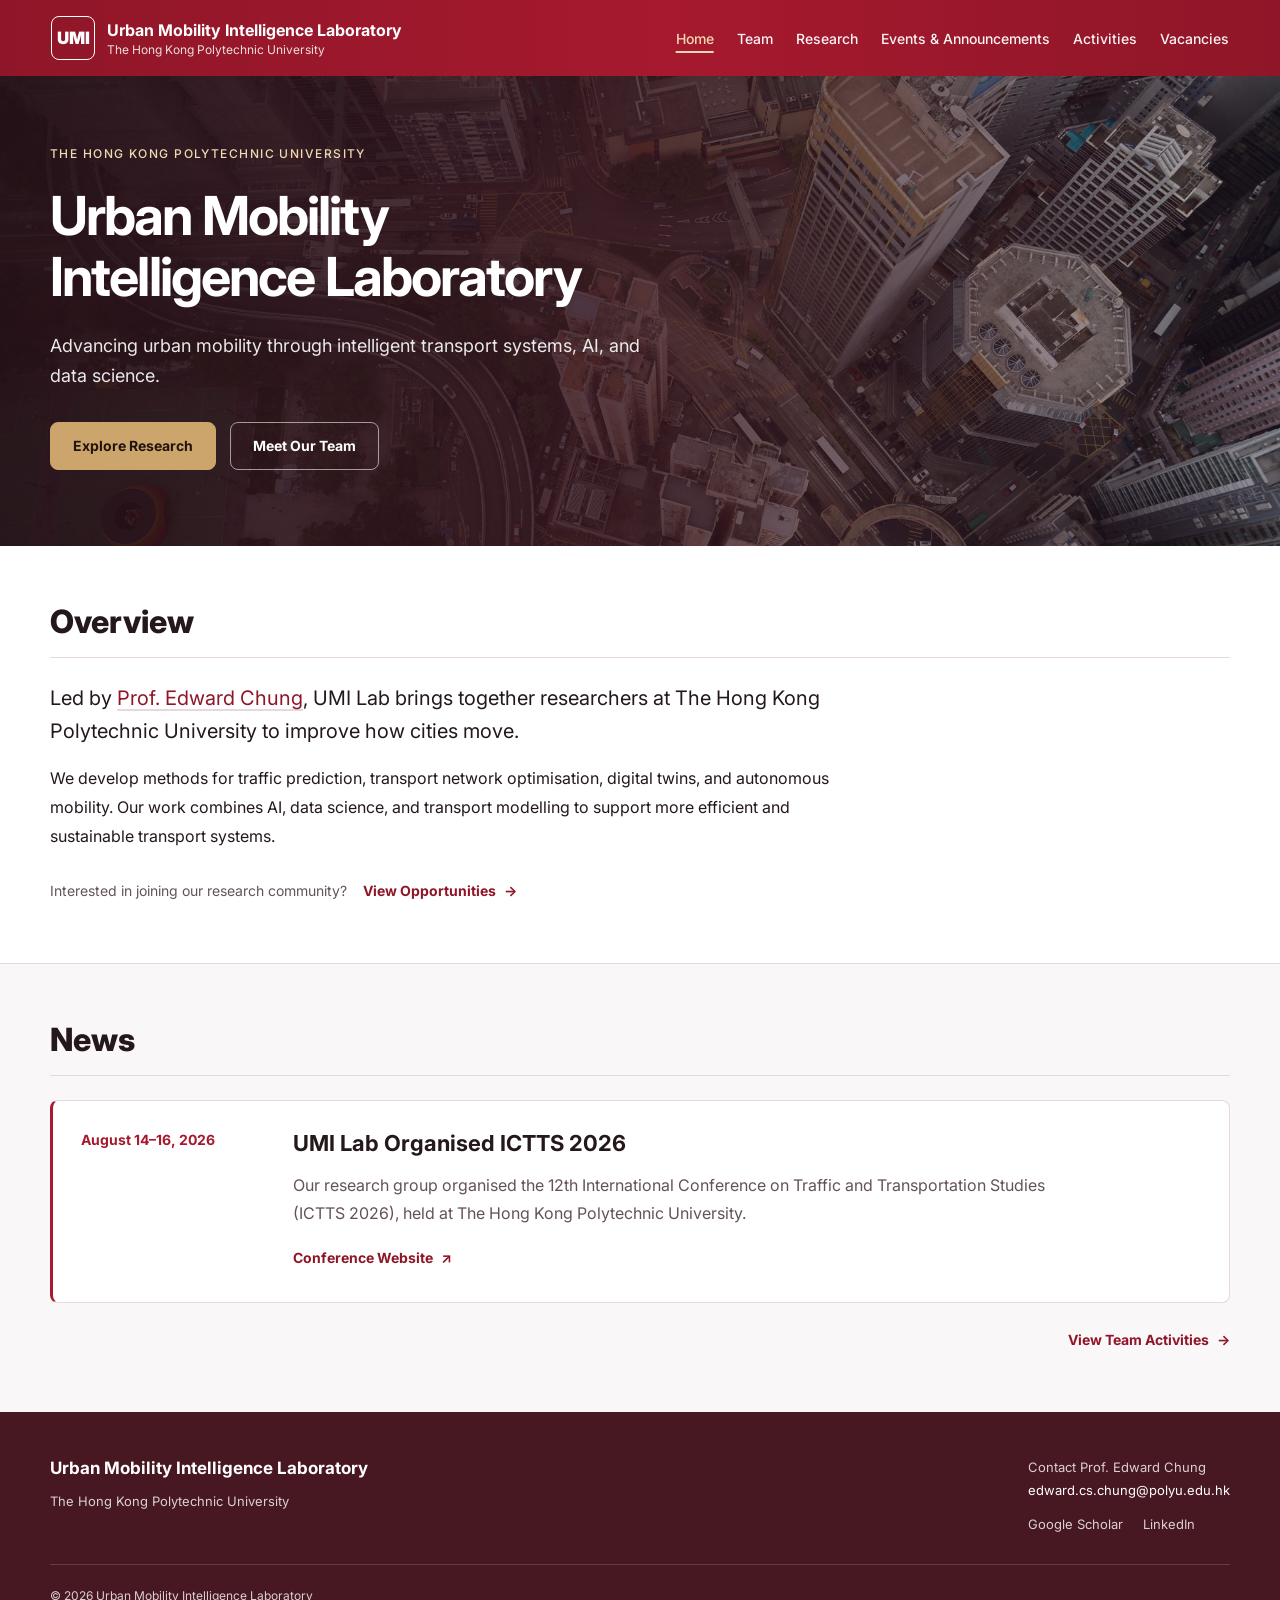
==== commit 9ccde1bc: "Add files via upload" ====
--- a/index.html
+++ b/index.html
@@ -20,7 +20,6 @@
       <nav class="nav" id="main-navigation" aria-label="Main navigation">
         <a class="active" href="index.html" aria-current="page">Home</a>
         <a href="team.html">Team</a>
-        <a href="publications.html">Publications</a>
         <a href="research.html">Research</a>
         <a href="events.html">Events &amp; Announcements</a>
         <a href="activities.html">Activities</a>
